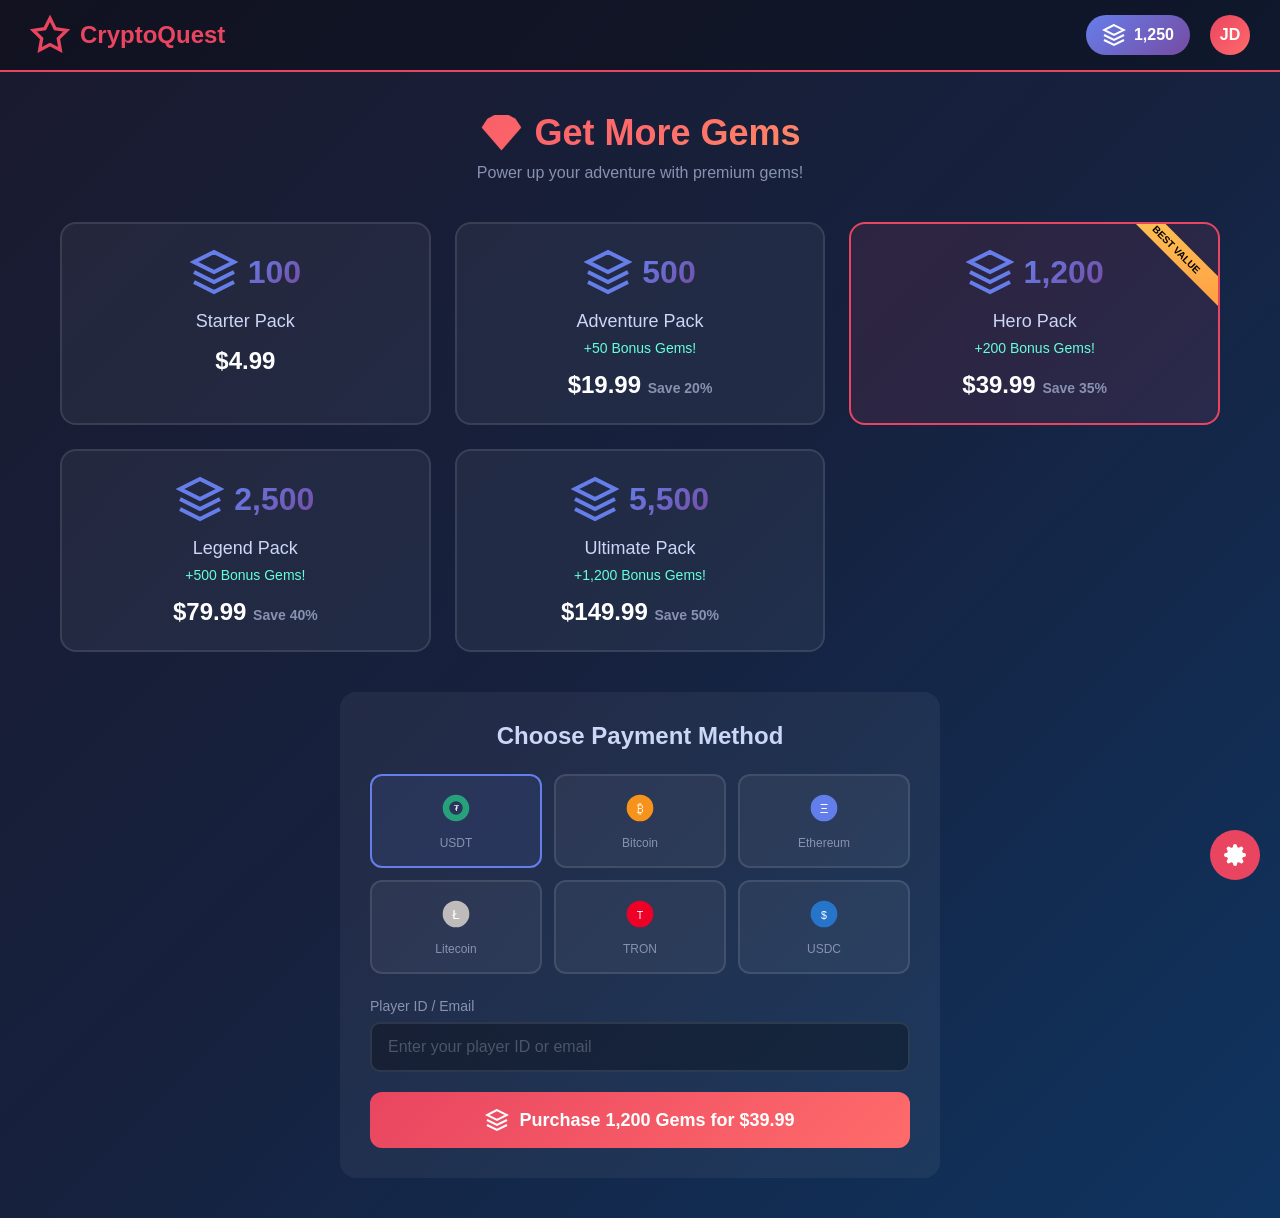
==== public/game-payment-demo.html @ 76fef360 "Changes" ====
<!DOCTYPE html>
<html lang="en">
<head>
  <meta charset="UTF-8">
  <meta name="viewport" content="width=device-width, initial-scale=1.0">
  <title>CryptoQuest - Buy Gems</title>
  <style>
    * {
      margin: 0;
      padding: 0;
      box-sizing: border-box;
    }

    body {
      font-family: 'Segoe UI', Tahoma, Geneva, Verdana, sans-serif;
      background: linear-gradient(135deg, #1a1a2e 0%, #16213e 50%, #0f3460 100%);
      min-height: 100vh;
      color: #fff;
    }

    /* Header */
    .game-header {
      background: rgba(0, 0, 0, 0.3);
      padding: 15px 30px;
      display: flex;
      justify-content: space-between;
      align-items: center;
      border-bottom: 2px solid #e94560;
    }

    .game-logo {
      display: flex;
      align-items: center;
      gap: 10px;
      font-size: 24px;
      font-weight: bold;
      color: #e94560;
    }

    .game-logo svg {
      width: 40px;
      height: 40px;
    }

    .user-info {
      display: flex;
      align-items: center;
      gap: 20px;
    }

    .gem-balance {
      display: flex;
      align-items: center;
      gap: 8px;
      background: linear-gradient(135deg, #667eea 0%, #764ba2 100%);
      padding: 8px 16px;
      border-radius: 20px;
      font-weight: bold;
    }

    .gem-icon {
      width: 24px;
      height: 24px;
    }

    .user-avatar {
      width: 40px;
      height: 40px;
      border-radius: 50%;
      background: linear-gradient(135deg, #e94560 0%, #ff6b6b 100%);
      display: flex;
      align-items: center;
      justify-content: center;
      font-weight: bold;
    }

    /* Main Content */
    .main-container {
      max-width: 1200px;
      margin: 0 auto;
      padding: 40px 20px;
    }

    .page-title {
      text-align: center;
      margin-bottom: 40px;
    }

    .page-title h1 {
      font-size: 36px;
      background: linear-gradient(135deg, #e94560 0%, #ff6b6b 50%, #feca57 100%);
      -webkit-background-clip: text;
      -webkit-text-fill-color: transparent;
      background-clip: text;
      margin-bottom: 10px;
    }

    .page-title p {
      color: #8892b0;
      font-size: 16px;
    }

    /* Gem Packages */
    .packages-grid {
      display: grid;
      grid-template-columns: repeat(auto-fit, minmax(280px, 1fr));
      gap: 24px;
      margin-bottom: 40px;
    }

    .package-card {
      background: rgba(255, 255, 255, 0.05);
      border: 2px solid rgba(255, 255, 255, 0.1);
      border-radius: 16px;
      padding: 24px;
      text-align: center;
      cursor: pointer;
      transition: all 0.3s ease;
      position: relative;
      overflow: hidden;
    }

    .package-card:hover {
      transform: translateY(-5px);
      border-color: #e94560;
      box-shadow: 0 10px 40px rgba(233, 69, 96, 0.3);
    }

    .package-card.selected {
      border-color: #e94560;
      background: rgba(233, 69, 96, 0.1);
    }

    .package-card.popular::before {
      content: 'BEST VALUE';
      position: absolute;
      top: 15px;
      right: -30px;
      background: linear-gradient(135deg, #feca57 0%, #ff9f43 100%);
      color: #000;
      padding: 5px 40px;
      font-size: 10px;
      font-weight: bold;
      transform: rotate(45deg);
    }

    .package-gems {
      display: flex;
      align-items: center;
      justify-content: center;
      gap: 10px;
      margin-bottom: 15px;
    }

    .package-gems svg {
      width: 48px;
      height: 48px;
    }

    .package-gems span {
      font-size: 32px;
      font-weight: bold;
      background: linear-gradient(135deg, #667eea 0%, #764ba2 100%);
      -webkit-background-clip: text;
      -webkit-text-fill-color: transparent;
      background-clip: text;
    }

    .package-name {
      font-size: 18px;
      color: #ccd6f6;
      margin-bottom: 8px;
    }

    .package-bonus {
      color: #64ffda;
      font-size: 14px;
      margin-bottom: 15px;
    }

    .package-price {
      font-size: 24px;
      font-weight: bold;
      color: #fff;
    }

    .package-price small {
      font-size: 14px;
      color: #8892b0;
    }

    /* Payment Section */
    .payment-section {
      background: rgba(255, 255, 255, 0.05);
      border-radius: 16px;
      padding: 30px;
      max-width: 600px;
      margin: 0 auto;
    }

    .payment-section h2 {
      text-align: center;
      margin-bottom: 24px;
      color: #ccd6f6;
    }

    .payment-methods {
      display: grid;
      grid-template-columns: repeat(3, 1fr);
      gap: 12px;
      margin-bottom: 24px;
    }

    .payment-method {
      background: rgba(255, 255, 255, 0.05);
      border: 2px solid rgba(255, 255, 255, 0.1);
      border-radius: 12px;
      padding: 16px;
      text-align: center;
      cursor: pointer;
      transition: all 0.3s ease;
    }

    .payment-method:hover {
      border-color: #667eea;
    }

    .payment-method.selected {
      border-color: #667eea;
      background: rgba(102, 126, 234, 0.1);
    }

    .payment-method svg {
      width: 32px;
      height: 32px;
      margin-bottom: 8px;
    }

    .payment-method span {
      display: block;
      font-size: 12px;
      color: #8892b0;
    }

    .form-group {
      margin-bottom: 20px;
    }

    .form-group label {
      display: block;
      margin-bottom: 8px;
      color: #8892b0;
      font-size: 14px;
    }

    .form-group input {
      width: 100%;
      padding: 14px 16px;
      background: rgba(0, 0, 0, 0.3);
      border: 2px solid rgba(255, 255, 255, 0.1);
      border-radius: 10px;
      color: #fff;
      font-size: 16px;
      transition: border-color 0.3s ease;
    }

    .form-group input:focus {
      outline: none;
      border-color: #667eea;
    }

    .form-group input::placeholder {
      color: #4a5568;
    }

    .buy-button {
      width: 100%;
      padding: 16px;
      background: linear-gradient(135deg, #e94560 0%, #ff6b6b 100%);
      border: none;
      border-radius: 12px;
      color: #fff;
      font-size: 18px;
      font-weight: bold;
      cursor: pointer;
      transition: all 0.3s ease;
      display: flex;
      align-items: center;
      justify-content: center;
      gap: 10px;
    }

    .buy-button:hover {
      transform: translateY(-2px);
      box-shadow: 0 10px 30px rgba(233, 69, 96, 0.4);
    }

    .buy-button:disabled {
      opacity: 0.5;
      cursor: not-allowed;
      transform: none;
    }

    /* Payment Modal */
    .modal-overlay {
      display: none;
      position: fixed;
      top: 0;
      left: 0;
      width: 100%;
      height: 100%;
      background: rgba(0, 0, 0, 0.8);
      z-index: 1000;
      align-items: center;
      justify-content: center;
    }

    .modal-overlay.active {
      display: flex;
    }

    .modal-content {
      background: linear-gradient(135deg, #1a1a2e 0%, #16213e 100%);
      border-radius: 20px;
      padding: 40px;
      max-width: 450px;
      width: 90%;
      text-align: center;
      border: 2px solid #e94560;
      position: relative;
    }

    .modal-close {
      position: absolute;
      top: 15px;
      right: 15px;
      background: none;
      border: none;
      color: #8892b0;
      font-size: 24px;
      cursor: pointer;
    }

    .modal-close:hover {
      color: #e94560;
    }

    .payment-status {
      margin-bottom: 24px;
    }

    .status-icon {
      width: 80px;
      height: 80px;
      margin: 0 auto 20px;
      border-radius: 50%;
      display: flex;
      align-items: center;
      justify-content: center;
    }

    .status-icon.pending {
      background: rgba(254, 202, 87, 0.2);
      animation: pulse 2s infinite;
    }

    .status-icon.success {
      background: rgba(100, 255, 218, 0.2);
    }

    .status-icon.failed {
      background: rgba(233, 69, 96, 0.2);
    }

    @keyframes pulse {
      0%, 100% { transform: scale(1); opacity: 1; }
      50% { transform: scale(1.05); opacity: 0.8; }
    }

    .qr-code {
      background: #fff;
      padding: 20px;
      border-radius: 12px;
      display: inline-block;
      margin-bottom: 20px;
    }

    .qr-code img {
      width: 180px;
      height: 180px;
    }

    .crypto-address {
      background: rgba(0, 0, 0, 0.3);
      padding: 12px;
      border-radius: 8px;
      margin-bottom: 16px;
      word-break: break-all;
      font-family: monospace;
      font-size: 12px;
      color: #64ffda;
    }

    .copy-btn {
      background: rgba(102, 126, 234, 0.2);
      border: 1px solid #667eea;
      color: #667eea;
      padding: 8px 16px;
      border-radius: 6px;
      cursor: pointer;
      font-size: 14px;
      transition: all 0.3s ease;
    }

    .copy-btn:hover {
      background: #667eea;
      color: #fff;
    }

    .payment-amount {
      font-size: 24px;
      font-weight: bold;
      color: #feca57;
      margin: 16px 0;
    }

    .payment-timer {
      color: #8892b0;
      font-size: 14px;
    }

    .timer-value {
      color: #e94560;
      font-weight: bold;
    }

    /* Config Panel */
    .config-panel {
      position: fixed;
      bottom: 20px;
      right: 20px;
      background: rgba(0, 0, 0, 0.9);
      border: 1px solid #e94560;
      border-radius: 12px;
      padding: 20px;
      width: 320px;
      z-index: 100;
    }

    .config-panel h3 {
      color: #e94560;
      margin-bottom: 15px;
      font-size: 14px;
      display: flex;
      align-items: center;
      gap: 8px;
    }

    .config-panel .form-group {
      margin-bottom: 12px;
    }

    .config-panel label {
      font-size: 12px;
    }

    .config-panel input {
      padding: 10px 12px;
      font-size: 12px;
    }

    .config-toggle {
      position: fixed;
      bottom: 20px;
      right: 20px;
      background: #e94560;
      border: none;
      border-radius: 50%;
      width: 50px;
      height: 50px;
      cursor: pointer;
      display: flex;
      align-items: center;
      justify-content: center;
      z-index: 99;
    }

    .config-toggle svg {
      width: 24px;
      height: 24px;
      fill: #fff;
    }

    .config-panel.hidden {
      display: none;
    }

    /* Success Animation */
    .gems-animation {
      display: none;
    }

    .gems-animation.active {
      display: block;
      position: fixed;
      top: 0;
      left: 0;
      width: 100%;
      height: 100%;
      pointer-events: none;
      z-index: 999;
    }

    .gem-particle {
      position: absolute;
      width: 30px;
      height: 30px;
      animation: gemFall 2s ease-out forwards;
    }

    @keyframes gemFall {
      0% { transform: translateY(-100px) rotate(0deg); opacity: 1; }
      100% { transform: translateY(100vh) rotate(720deg); opacity: 0; }
    }

    /* Responsive */
    @media (max-width: 768px) {
      .packages-grid {
        grid-template-columns: 1fr;
      }

      .payment-methods {
        grid-template-columns: repeat(2, 1fr);
      }

      .config-panel {
        width: calc(100% - 40px);
        left: 20px;
      }
    }
  </style>
</head>
<body>
  <!-- Header -->
  <header class="game-header">
    <div class="game-logo">
      <svg viewBox="0 0 24 24" fill="none" stroke="currentColor" stroke-width="2">
        <polygon points="12 2 15.09 8.26 22 9.27 17 14.14 18.18 21.02 12 17.77 5.82 21.02 7 14.14 2 9.27 8.91 8.26 12 2"/>
      </svg>
      CryptoQuest
    </div>
    <div class="user-info">
      <div class="gem-balance">
        <svg class="gem-icon" viewBox="0 0 24 24" fill="none" stroke="#fff" stroke-width="2">
          <polygon points="12 2 2 7 12 12 22 7 12 2"/>
          <polyline points="2 17 12 22 22 17"/>
          <polyline points="2 12 12 17 22 12"/>
        </svg>
        <span id="currentGems">1,250</span>
      </div>
      <div class="user-avatar">JD</div>
    </div>
  </header>

  <!-- Main Content -->
  <main class="main-container">
    <div class="page-title">
      <h1>💎 Get More Gems</h1>
      <p>Power up your adventure with premium gems!</p>
    </div>

    <!-- Gem Packages -->
    <div class="packages-grid">
      <div class="package-card" data-gems="100" data-price="4.99" data-name="Starter Pack">
        <div class="package-gems">
          <svg viewBox="0 0 24 24" fill="none" stroke="#667eea" stroke-width="2">
            <polygon points="12 2 2 7 12 12 22 7 12 2"/>
            <polyline points="2 17 12 22 22 17"/>
            <polyline points="2 12 12 17 22 12"/>
          </svg>
          <span>100</span>
        </div>
        <div class="package-name">Starter Pack</div>
        <div class="package-bonus"></div>
        <div class="package-price">$4.99</div>
      </div>

      <div class="package-card" data-gems="500" data-price="19.99" data-name="Adventure Pack">
        <div class="package-gems">
          <svg viewBox="0 0 24 24" fill="none" stroke="#667eea" stroke-width="2">
            <polygon points="12 2 2 7 12 12 22 7 12 2"/>
            <polyline points="2 17 12 22 22 17"/>
            <polyline points="2 12 12 17 22 12"/>
          </svg>
          <span>500</span>
        </div>
        <div class="package-name">Adventure Pack</div>
        <div class="package-bonus">+50 Bonus Gems!</div>
        <div class="package-price">$19.99 <small>Save 20%</small></div>
      </div>

      <div class="package-card popular selected" data-gems="1200" data-price="39.99" data-name="Hero Pack">
        <div class="package-gems">
          <svg viewBox="0 0 24 24" fill="none" stroke="#667eea" stroke-width="2">
            <polygon points="12 2 2 7 12 12 22 7 12 2"/>
            <polyline points="2 17 12 22 22 17"/>
            <polyline points="2 12 12 17 22 12"/>
          </svg>
          <span>1,200</span>
        </div>
        <div class="package-name">Hero Pack</div>
        <div class="package-bonus">+200 Bonus Gems!</div>
        <div class="package-price">$39.99 <small>Save 35%</small></div>
      </div>

      <div class="package-card" data-gems="2500" data-price="79.99" data-name="Legend Pack">
        <div class="package-gems">
          <svg viewBox="0 0 24 24" fill="none" stroke="#667eea" stroke-width="2">
            <polygon points="12 2 2 7 12 12 22 7 12 2"/>
            <polyline points="2 17 12 22 22 17"/>
            <polyline points="2 12 12 17 22 12"/>
          </svg>
          <span>2,500</span>
        </div>
        <div class="package-name">Legend Pack</div>
        <div class="package-bonus">+500 Bonus Gems!</div>
        <div class="package-price">$79.99 <small>Save 40%</small></div>
      </div>

      <div class="package-card" data-gems="5500" data-price="149.99" data-name="Ultimate Pack">
        <div class="package-gems">
          <svg viewBox="0 0 24 24" fill="none" stroke="#667eea" stroke-width="2">
            <polygon points="12 2 2 7 12 12 22 7 12 2"/>
            <polyline points="2 17 12 22 22 17"/>
            <polyline points="2 12 12 17 22 12"/>
          </svg>
          <span>5,500</span>
        </div>
        <div class="package-name">Ultimate Pack</div>
        <div class="package-bonus">+1,200 Bonus Gems!</div>
        <div class="package-price">$149.99 <small>Save 50%</small></div>
      </div>
    </div>

    <!-- Payment Section -->
    <div class="payment-section">
      <h2>Choose Payment Method</h2>
      
      <div class="payment-methods">
        <div class="payment-method selected" data-coin="USDT">
          <svg viewBox="0 0 24 24" fill="#26A17B">
            <path d="M12 2C6.48 2 2 6.48 2 12s4.48 10 10 10 10-4.48 10-10S17.52 2 12 2zm0 15c-2.76 0-5-2.24-5-5s2.24-5 5-5 5 2.24 5 5-2.24 5-5 5z"/>
            <text x="12" y="14" text-anchor="middle" font-size="6" fill="#fff">₮</text>
          </svg>
          <span>USDT</span>
        </div>
        <div class="payment-method" data-coin="BTC">
          <svg viewBox="0 0 24 24" fill="#F7931A">
            <circle cx="12" cy="12" r="10"/>
            <text x="12" y="16" text-anchor="middle" font-size="10" fill="#fff">₿</text>
          </svg>
          <span>Bitcoin</span>
        </div>
        <div class="payment-method" data-coin="ETH">
          <svg viewBox="0 0 24 24" fill="#627EEA">
            <circle cx="12" cy="12" r="10"/>
            <text x="12" y="16" text-anchor="middle" font-size="10" fill="#fff">Ξ</text>
          </svg>
          <span>Ethereum</span>
        </div>
        <div class="payment-method" data-coin="LTC">
          <svg viewBox="0 0 24 24" fill="#BFBBBB">
            <circle cx="12" cy="12" r="10"/>
            <text x="12" y="16" text-anchor="middle" font-size="10" fill="#fff">Ł</text>
          </svg>
          <span>Litecoin</span>
        </div>
        <div class="payment-method" data-coin="TRX">
          <svg viewBox="0 0 24 24" fill="#EF0027">
            <circle cx="12" cy="12" r="10"/>
            <text x="12" y="16" text-anchor="middle" font-size="8" fill="#fff">T</text>
          </svg>
          <span>TRON</span>
        </div>
        <div class="payment-method" data-coin="USDC">
          <svg viewBox="0 0 24 24" fill="#2775CA">
            <circle cx="12" cy="12" r="10"/>
            <text x="12" y="16" text-anchor="middle" font-size="8" fill="#fff">$</text>
          </svg>
          <span>USDC</span>
        </div>
      </div>

      <div class="form-group">
        <label>Player ID / Email</label>
        <input type="text" id="playerId" placeholder="Enter your player ID or email">
      </div>

      <button class="buy-button" id="buyButton">
        <svg width="24" height="24" viewBox="0 0 24 24" fill="none" stroke="currentColor" stroke-width="2">
          <polygon points="12 2 2 7 12 12 22 7 12 2"/>
          <polyline points="2 17 12 22 22 17"/>
          <polyline points="2 12 12 17 22 12"/>
        </svg>
        <span id="buyButtonText">Purchase 1,200 Gems for $39.99</span>
      </button>
    </div>
  </main>

  <!-- Payment Modal -->
  <div class="modal-overlay" id="paymentModal">
    <div class="modal-content">
      <button class="modal-close" onclick="closeModal()">&times;</button>
      
      <div class="payment-status" id="paymentStatus">
        <div class="status-icon pending" id="statusIcon">
          <svg width="40" height="40" viewBox="0 0 24 24" fill="none" stroke="#feca57" stroke-width="2">
            <circle cx="12" cy="12" r="10"/>
            <polyline points="12 6 12 12 16 14"/>
          </svg>
        </div>
        <h3 id="statusTitle">Awaiting Payment</h3>
        <p id="statusMessage">Send the exact amount to the address below</p>
      </div>

      <div id="paymentDetails">
        <div class="qr-code" id="qrCodeContainer">
          <img id="qrCode" src="" alt="QR Code">
        </div>

        <div class="payment-amount" id="paymentAmount">0.00 USDT</div>

        <div class="crypto-address" id="cryptoAddress">Loading...</div>

        <button class="copy-btn" onclick="copyAddress()">
          📋 Copy Address
        </button>

        <div class="payment-timer">
          Payment expires in: <span class="timer-value" id="paymentTimer">60:00</span>
        </div>
      </div>
    </div>
  </div>

  <!-- Gems Animation -->
  <div class="gems-animation" id="gemsAnimation"></div>

  <!-- Config Toggle Button -->
  <button class="config-toggle" id="configToggle" onclick="toggleConfig()">
    <svg viewBox="0 0 24 24">
      <path d="M12 15a3 3 0 100-6 3 3 0 000 6z"/>
      <path d="M19.4 15a1.65 1.65 0 00.33 1.82l.06.06a2 2 0 010 2.83 2 2 0 01-2.83 0l-.06-.06a1.65 1.65 0 00-1.82-.33 1.65 1.65 0 00-1 1.51V21a2 2 0 01-2 2 2 2 0 01-2-2v-.09A1.65 1.65 0 009 19.4a1.65 1.65 0 00-1.82.33l-.06.06a2 2 0 01-2.83 0 2 2 0 010-2.83l.06-.06a1.65 1.65 0 00.33-1.82 1.65 1.65 0 00-1.51-1H3a2 2 0 01-2-2 2 2 0 012-2h.09A1.65 1.65 0 004.6 9a1.65 1.65 0 00-.33-1.82l-.06-.06a2 2 0 010-2.83 2 2 0 012.83 0l.06.06a1.65 1.65 0 001.82.33H9a1.65 1.65 0 001-1.51V3a2 2 0 012-2 2 2 0 012 2v.09a1.65 1.65 0 001 1.51 1.65 1.65 0 001.82-.33l.06-.06a2 2 0 012.83 0 2 2 0 010 2.83l-.06.06a1.65 1.65 0 00-.33 1.82V9a1.65 1.65 0 001.51 1H21a2 2 0 012 2 2 2 0 01-2 2h-.09a1.65 1.65 0 00-1.51 1z"/>
    </svg>
  </button>

  <!-- Config Panel -->
  <div class="config-panel hidden" id="configPanel">
    <h3>⚙️ API Configuration</h3>
    <div class="form-group">
      <label>API Endpoint</label>
      <input type="text" id="apiEndpoint" value="https://hhioqglejbjcqcmqqsnj.supabase.co/functions/v1/merchant-api">
    </div>
    <div class="form-group">
      <label>API Key</label>
      <input type="password" id="apiKey" placeholder="Enter your merchant API key">
    </div>
    <div class="form-group">
      <label>Webhook URL (for testing)</label>
      <input type="text" id="webhookUrl" placeholder="https://your-server.com/webhook">
    </div>
    <button class="buy-button" style="padding: 10px; font-size: 14px;" onclick="saveConfig()">
      Save Configuration
    </button>
  </div>

  <script>
    // State
    let selectedPackage = { gems: 1200, price: 39.99, name: 'Hero Pack' };
    let selectedCoin = 'USDT';
    let paymentCheckInterval = null;
    let timerInterval = null;
    let currentPaymentId = null;

    // Config
    const config = {
      apiEndpoint: localStorage.getItem('gameApiEndpoint') || 'https://hhioqglejbjcqcmqqsnj.supabase.co/functions/v1/merchant-api',
      apiKey: localStorage.getItem('gameApiKey') || '',
      webhookUrl: localStorage.getItem('gameWebhookUrl') || ''
    };

    // Initialize
    document.addEventListener('DOMContentLoaded', () => {
      document.getElementById('apiEndpoint').value = config.apiEndpoint;
      document.getElementById('apiKey').value = config.apiKey;
      document.getElementById('webhookUrl').value = config.webhookUrl;

      // Package selection
      document.querySelectorAll('.package-card').forEach(card => {
        card.addEventListener('click', () => selectPackage(card));
      });

      // Payment method selection
      document.querySelectorAll('.payment-method').forEach(method => {
        method.addEventListener('click', () => selectPaymentMethod(method));
      });

      // Buy button
      document.getElementById('buyButton').addEventListener('click', initiatePurchase);
    });

    function selectPackage(card) {
      document.querySelectorAll('.package-card').forEach(c => c.classList.remove('selected'));
      card.classList.add('selected');
      
      selectedPackage = {
        gems: parseInt(card.dataset.gems),
        price: parseFloat(card.dataset.price),
        name: card.dataset.name
      };

      updateBuyButton();
    }

    function selectPaymentMethod(method) {
      document.querySelectorAll('.payment-method').forEach(m => m.classList.remove('selected'));
      method.classList.add('selected');
      selectedCoin = method.dataset.coin;
    }

    function updateBuyButton() {
      document.getElementById('buyButtonText').textContent = 
        `Purchase ${selectedPackage.gems.toLocaleString()} Gems for $${selectedPackage.price}`;
    }

    async function initiatePurchase() {
      const playerId = document.getElementById('playerId').value.trim();
      if (!playerId) {
        alert('Please enter your Player ID or Email');
        return;
      }

      if (!config.apiKey) {
        alert('Please configure your API key in the settings panel');
        toggleConfig();
        return;
      }

      const btn = document.getElementById('buyButton');
      btn.disabled = true;
      btn.querySelector('span').textContent = 'Processing...';

      try {
        const response = await fetch(`${config.apiEndpoint}/payments`, {
          method: 'POST',
          headers: {
            'Content-Type': 'application/json',
            'Authorization': `Bearer ${config.apiKey}`
          },
          body: JSON.stringify({
            user_reference: playerId,
            coin: selectedCoin,
            expected_amount: selectedPackage.price,
            callback_url: config.webhookUrl || undefined,
            metadata: {
              package_name: selectedPackage.name,
              gems: selectedPackage.gems
            }
          })
        });

        const data = await response.json();
        
        if (data.success && data.data) {
          showPaymentModal(data.data);
        } else {
          throw new Error(data.error || 'Failed to create payment');
        }
      } catch (error) {
        console.error('Payment error:', error);
        alert(`Payment Error: ${error.message}`);
      } finally {
        btn.disabled = false;
        btn.querySelector('span').textContent = 
          `Purchase ${selectedPackage.gems.toLocaleString()} Gems for $${selectedPackage.price}`;
      }
    }

    function showPaymentModal(paymentData) {
      currentPaymentId = paymentData.payment_id || paymentData.deposit_intent_id;
      
      // Update modal content
      document.getElementById('qrCode').src = paymentData.qr_code || 
        `https://api.qrserver.com/v1/create-qr-code/?size=180x180&data=${paymentData.address}`;
      document.getElementById('cryptoAddress').textContent = paymentData.address;
      document.getElementById('paymentAmount').textContent = 
        `${paymentData.amount || paymentData.expected_amount} ${selectedCoin}`;

      // Show modal
      document.getElementById('paymentModal').classList.add('active');

      // Start timer
      startPaymentTimer(paymentData.expires_at);

      // Start status polling
      startStatusPolling(currentPaymentId);
    }

    function startPaymentTimer(expiresAt) {
      const updateTimer = () => {
        const now = new Date();
        const expires = new Date(expiresAt);
        const diff = Math.max(0, expires - now);
        
        const minutes = Math.floor(diff / 60000);
        const seconds = Math.floor((diff % 60000) / 1000);
        
        document.getElementById('paymentTimer').textContent = 
          `${minutes.toString().padStart(2, '0')}:${seconds.toString().padStart(2, '0')}`;

        if (diff <= 0) {
          clearInterval(timerInterval);
          handlePaymentExpired();
        }
      };

      updateTimer();
      timerInterval = setInterval(updateTimer, 1000);
    }

    function startStatusPolling(paymentId) {
      const checkStatus = async () => {
        try {
          const response = await fetch(`${config.apiEndpoint}/payments/${paymentId}`, {
            headers: {
              'Authorization': `Bearer ${config.apiKey}`
            }
          });

          const data = await response.json();
          
          if (data.success && data.data) {
            const status = data.data.status;
            
            if (status === 'CONFIRMED' || status === 'SETTLED') {
              handlePaymentSuccess();
            } else if (status === 'FAILED' || status === 'EXPIRED') {
              handlePaymentFailed();
            }
          }
        } catch (error) {
          console.error('Status check error:', error);
        }
      };

      paymentCheckInterval = setInterval(checkStatus, 5000);
    }

    function handlePaymentSuccess() {
      clearInterval(paymentCheckInterval);
      clearInterval(timerInterval);

      const statusIcon = document.getElementById('statusIcon');
      statusIcon.className = 'status-icon success';
      statusIcon.innerHTML = `
        <svg width="40" height="40" viewBox="0 0 24 24" fill="none" stroke="#64ffda" stroke-width="2">
          <path d="M22 11.08V12a10 10 0 11-5.93-9.14"/>
          <polyline points="22 4 12 14.01 9 11.01"/>
        </svg>
      `;

      document.getElementById('statusTitle').textContent = 'Payment Successful!';
      document.getElementById('statusMessage').textContent = 
        `${selectedPackage.gems.toLocaleString()} gems have been added to your account!`;
      document.getElementById('paymentDetails').style.display = 'none';

      // Update gem balance
      const currentGems = parseInt(document.getElementById('currentGems').textContent.replace(/,/g, ''));
      document.getElementById('currentGems').textContent = 
        (currentGems + selectedPackage.gems).toLocaleString();

      // Trigger gems animation
      triggerGemsAnimation();

      // Close modal after delay
      setTimeout(closeModal, 3000);
    }

    function handlePaymentFailed() {
      clearInterval(paymentCheckInterval);
      clearInterval(timerInterval);

      const statusIcon = document.getElementById('statusIcon');
      statusIcon.className = 'status-icon failed';
      statusIcon.innerHTML = `
        <svg width="40" height="40" viewBox="0 0 24 24" fill="none" stroke="#e94560" stroke-width="2">
          <circle cx="12" cy="12" r="10"/>
          <line x1="15" y1="9" x2="9" y2="15"/>
          <line x1="9" y1="9" x2="15" y2="15"/>
        </svg>
      `;

      document.getElementById('statusTitle').textContent = 'Payment Failed';
      document.getElementById('statusMessage').textContent = 
        'There was an issue processing your payment. Please try again.';
      document.getElementById('paymentDetails').style.display = 'none';
    }

    function handlePaymentExpired() {
      clearInterval(paymentCheckInterval);

      const statusIcon = document.getElementById('statusIcon');
      statusIcon.className = 'status-icon failed';
      statusIcon.innerHTML = `
        <svg width="40" height="40" viewBox="0 0 24 24" fill="none" stroke="#e94560" stroke-width="2">
          <circle cx="12" cy="12" r="10"/>
          <polyline points="12 6 12 12 16 14"/>
        </svg>
      `;

      document.getElementById('statusTitle').textContent = 'Payment Expired';
      document.getElementById('statusMessage').textContent = 
        'This payment session has expired. Please try again.';
    }

    function triggerGemsAnimation() {
      const container = document.getElementById('gemsAnimation');
      container.classList.add('active');
      container.innerHTML = '';

      for (let i = 0; i < 30; i++) {
        const gem = document.createElement('div');
        gem.className = 'gem-particle';
        gem.style.left = `${Math.random() * 100}%`;
        gem.style.animationDelay = `${Math.random() * 0.5}s`;
        gem.innerHTML = `
          <svg viewBox="0 0 24 24" fill="none" stroke="#667eea" stroke-width="2">
            <polygon points="12 2 2 7 12 12 22 7 12 2"/>
            <polyline points="2 17 12 22 22 17"/>
            <polyline points="2 12 12 17 22 12"/>
          </svg>
        `;
        container.appendChild(gem);
      }

      setTimeout(() => {
        container.classList.remove('active');
        container.innerHTML = '';
      }, 2500);
    }

    function closeModal() {
      clearInterval(paymentCheckInterval);
      clearInterval(timerInterval);
      
      document.getElementById('paymentModal').classList.remove('active');
      
      // Reset modal state
      const statusIcon = document.getElementById('statusIcon');
      statusIcon.className = 'status-icon pending';
      statusIcon.innerHTML = `
        <svg width="40" height="40" viewBox="0 0 24 24" fill="none" stroke="#feca57" stroke-width="2">
          <circle cx="12" cy="12" r="10"/>
          <polyline points="12 6 12 12 16 14"/>
        </svg>
      `;
      document.getElementById('statusTitle').textContent = 'Awaiting Payment';
      document.getElementById('statusMessage').textContent = 'Send the exact amount to the address below';
      document.getElementById('paymentDetails').style.display = 'block';
    }

    function copyAddress() {
      const address = document.getElementById('cryptoAddress').textContent;
      navigator.clipboard.writeText(address).then(() => {
        const btn = event.target;
        const originalText = btn.textContent;
        btn.textContent = '✓ Copied!';
        setTimeout(() => btn.textContent = originalText, 2000);
      });
    }

    function toggleConfig() {
      const panel = document.getElementById('configPanel');
      const toggle = document.getElementById('configToggle');
      panel.classList.toggle('hidden');
      toggle.style.display = panel.classList.contains('hidden') ? 'flex' : 'none';
    }

    function saveConfig() {
      config.apiEndpoint = document.getElementById('apiEndpoint').value.trim();
      config.apiKey = document.getElementById('apiKey').value.trim();
      config.webhookUrl = document.getElementById('webhookUrl').value.trim();

      localStorage.setItem('gameApiEndpoint', config.apiEndpoint);
      localStorage.setItem('gameApiKey', config.apiKey);
      localStorage.setItem('gameWebhookUrl', config.webhookUrl);

      alert('Configuration saved!');
      toggleConfig();
    }
  </script>
</body>
</html>
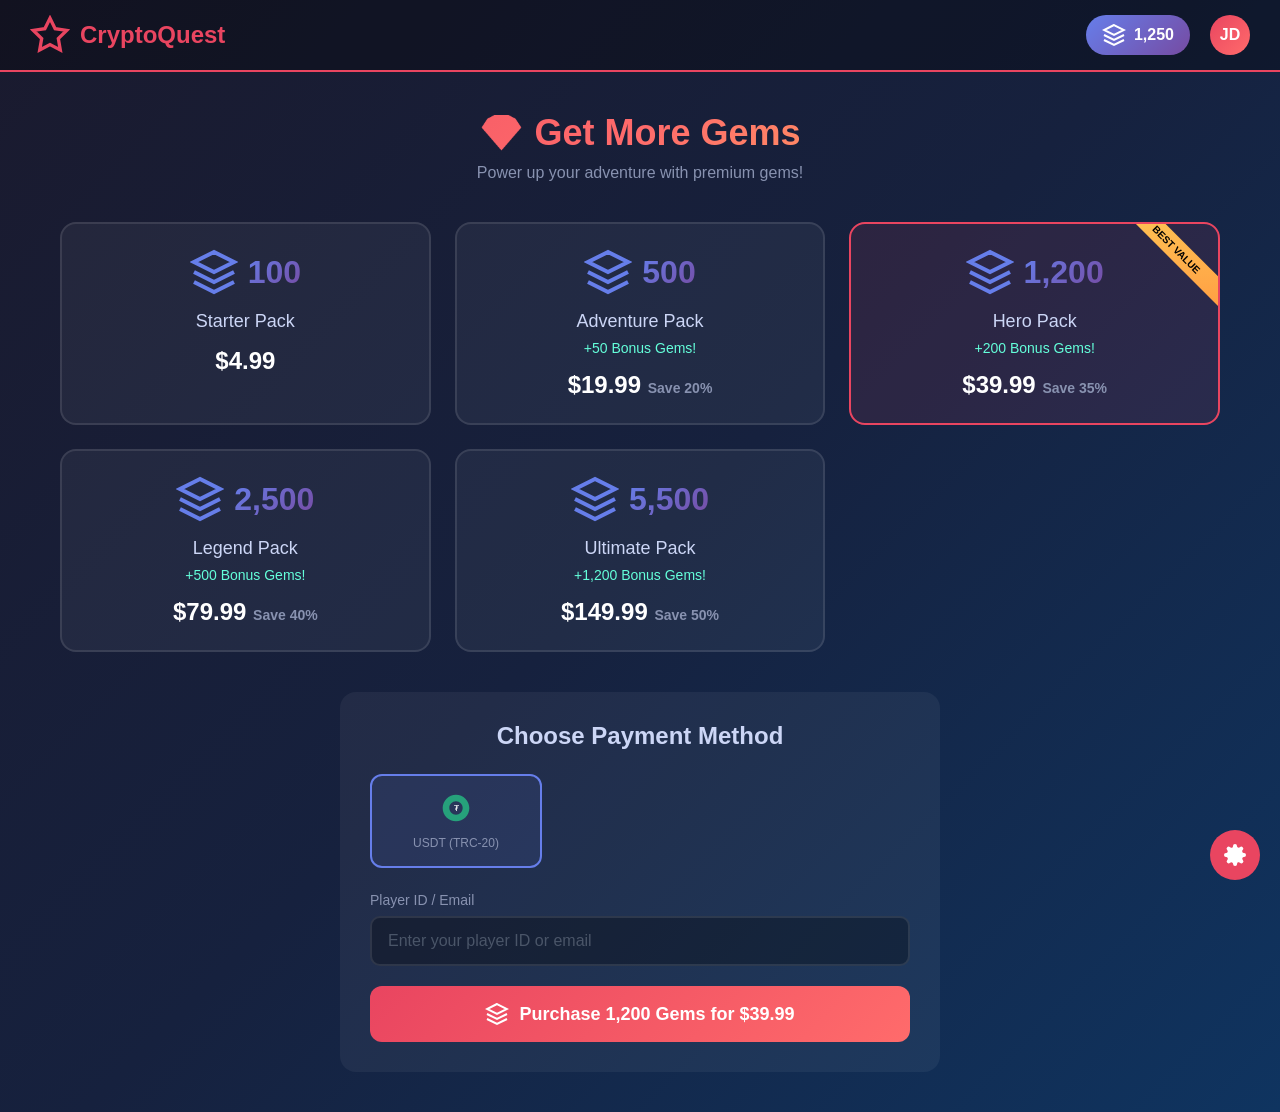
==== commit 800c1de5: "Changes" ====
--- a/public/game-payment-demo.html
+++ b/public/game-payment-demo.html
@@ -652,42 +652,7 @@
             <path d="M12 2C6.48 2 2 6.48 2 12s4.48 10 10 10 10-4.48 10-10S17.52 2 12 2zm0 15c-2.76 0-5-2.24-5-5s2.24-5 5-5 5 2.24 5 5-2.24 5-5 5z"/>
             <text x="12" y="14" text-anchor="middle" font-size="6" fill="#fff">₮</text>
           </svg>
-          <span>USDT</span>
-        </div>
-        <div class="payment-method" data-coin="BTC">
-          <svg viewBox="0 0 24 24" fill="#F7931A">
-            <circle cx="12" cy="12" r="10"/>
-            <text x="12" y="16" text-anchor="middle" font-size="10" fill="#fff">₿</text>
-          </svg>
-          <span>Bitcoin</span>
-        </div>
-        <div class="payment-method" data-coin="ETH">
-          <svg viewBox="0 0 24 24" fill="#627EEA">
-            <circle cx="12" cy="12" r="10"/>
-            <text x="12" y="16" text-anchor="middle" font-size="10" fill="#fff">Ξ</text>
-          </svg>
-          <span>Ethereum</span>
-        </div>
-        <div class="payment-method" data-coin="LTC">
-          <svg viewBox="0 0 24 24" fill="#BFBBBB">
-            <circle cx="12" cy="12" r="10"/>
-            <text x="12" y="16" text-anchor="middle" font-size="10" fill="#fff">Ł</text>
-          </svg>
-          <span>Litecoin</span>
-        </div>
-        <div class="payment-method" data-coin="TRX">
-          <svg viewBox="0 0 24 24" fill="#EF0027">
-            <circle cx="12" cy="12" r="10"/>
-            <text x="12" y="16" text-anchor="middle" font-size="8" fill="#fff">T</text>
-          </svg>
-          <span>TRON</span>
-        </div>
-        <div class="payment-method" data-coin="USDC">
-          <svg viewBox="0 0 24 24" fill="#2775CA">
-            <circle cx="12" cy="12" r="10"/>
-            <text x="12" y="16" text-anchor="middle" font-size="8" fill="#fff">$</text>
-          </svg>
-          <span>USDC</span>
+          <span>USDT (TRC-20)</span>
         </div>
       </div>
 
@@ -858,14 +823,12 @@
             'Authorization': `Bearer ${config.apiKey}`
           },
           body: JSON.stringify({
-            user_reference: playerId,
-            coin: selectedCoin,
-            expected_amount: selectedPackage.price,
-            callback_url: config.webhookUrl || undefined,
-            metadata: {
-              package_name: selectedPackage.name,
-              gems: selectedPackage.gems
-            }
+            amount: selectedPackage.price,
+            currency: 'USD',
+            pay_currency: selectedCoin,
+            order_id: playerId,
+            description: `${selectedPackage.name} - ${selectedPackage.gems} Gems`,
+            callback_url: config.webhookUrl || undefined
           })
         });
 
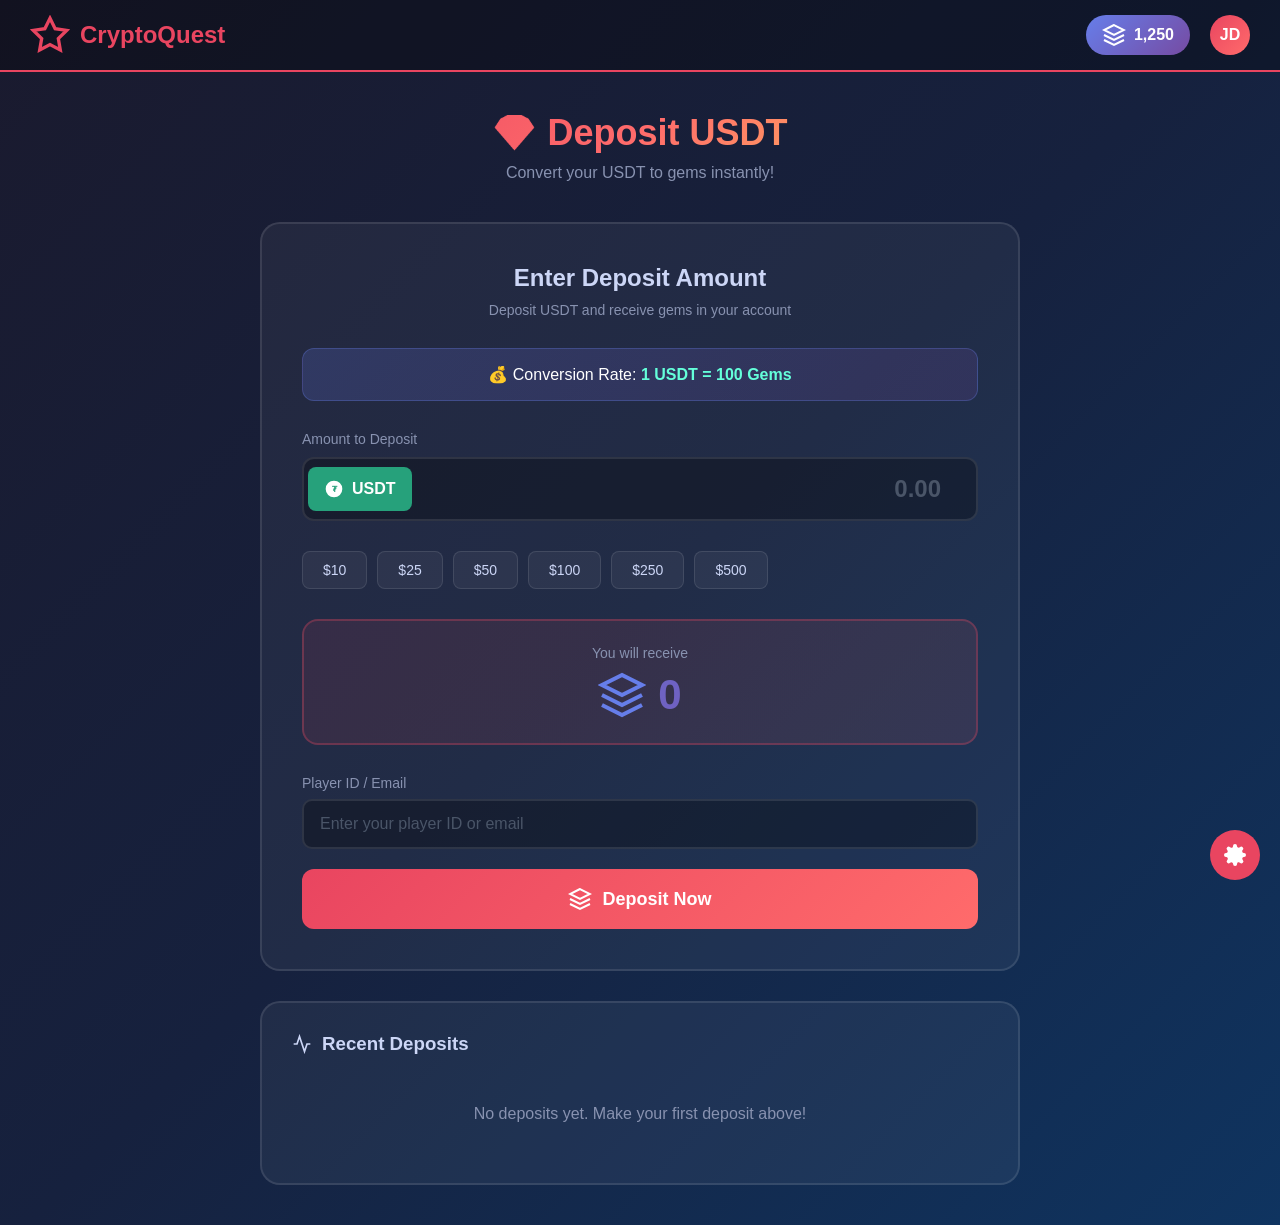
==== commit 3ba72cf4: "Update test game page for USDT deposits Refactored public/game-payment-demo.html to support custom U" ====
--- a/public/game-payment-demo.html
+++ b/public/game-payment-demo.html
@@ -3,7 +3,7 @@
 <head>
   <meta charset="UTF-8">
   <meta name="viewport" content="width=device-width, initial-scale=1.0">
-  <title>CryptoQuest - Buy Gems</title>
+  <title>CryptoQuest - Deposit USDT</title>
   <style>
     * {
       margin: 0;
@@ -76,7 +76,7 @@
 
     /* Main Content */
     .main-container {
-      max-width: 1200px;
+      max-width: 800px;
       margin: 0 auto;
       padding: 40px 20px;
     }
@@ -100,65 +100,140 @@
       font-size: 16px;
     }
 
-    /* Gem Packages */
-    .packages-grid {
-      display: grid;
-      grid-template-columns: repeat(auto-fit, minmax(280px, 1fr));
-      gap: 24px;
-      margin-bottom: 40px;
-    }
-
-    .package-card {
+    /* Deposit Section */
+    .deposit-section {
       background: rgba(255, 255, 255, 0.05);
       border: 2px solid rgba(255, 255, 255, 0.1);
+      border-radius: 20px;
+      padding: 40px;
+      margin-bottom: 30px;
+    }
+
+    .deposit-header {
+      text-align: center;
+      margin-bottom: 30px;
+    }
+
+    .deposit-header h2 {
+      color: #ccd6f6;
+      margin-bottom: 10px;
+    }
+
+    .deposit-header p {
+      color: #8892b0;
+      font-size: 14px;
+    }
+
+    .conversion-rate {
+      text-align: center;
+      background: linear-gradient(135deg, rgba(102, 126, 234, 0.2) 0%, rgba(118, 75, 162, 0.2) 100%);
+      border: 1px solid rgba(102, 126, 234, 0.3);
+      border-radius: 12px;
+      padding: 16px;
+      margin-bottom: 30px;
+    }
+
+    .conversion-rate span {
+      color: #64ffda;
+      font-weight: bold;
+    }
+
+    .amount-input-wrapper {
+      margin-bottom: 30px;
+    }
+
+    .amount-label {
+      display: block;
+      color: #8892b0;
+      font-size: 14px;
+      margin-bottom: 10px;
+    }
+
+    .amount-input-container {
+      display: flex;
+      align-items: center;
+      background: rgba(0, 0, 0, 0.3);
+      border: 2px solid rgba(255, 255, 255, 0.1);
+      border-radius: 12px;
+      padding: 4px;
+      transition: border-color 0.3s ease;
+    }
+
+    .amount-input-container:focus-within {
+      border-color: #667eea;
+    }
+
+    .currency-badge {
+      background: #26A17B;
+      color: white;
+      padding: 12px 16px;
+      border-radius: 8px;
+      font-weight: bold;
+      display: flex;
+      align-items: center;
+      gap: 8px;
+    }
+
+    .amount-input {
+      flex: 1;
+      background: transparent;
+      border: none;
+      color: #fff;
+      font-size: 24px;
+      font-weight: bold;
+      padding: 12px 16px;
+      text-align: right;
+      outline: none;
+    }
+
+    .amount-input::placeholder {
+      color: #4a5568;
+    }
+
+    .quick-amounts {
+      display: flex;
+      gap: 10px;
+      flex-wrap: wrap;
+      margin-bottom: 30px;
+    }
+
+    .quick-amount-btn {
+      background: rgba(255, 255, 255, 0.05);
+      border: 1px solid rgba(255, 255, 255, 0.1);
+      color: #ccd6f6;
+      padding: 10px 20px;
+      border-radius: 8px;
+      cursor: pointer;
+      transition: all 0.3s ease;
+      font-size: 14px;
+    }
+
+    .quick-amount-btn:hover {
+      background: rgba(102, 126, 234, 0.2);
+      border-color: #667eea;
+    }
+
+    .gems-preview {
+      background: linear-gradient(135deg, rgba(233, 69, 96, 0.1) 0%, rgba(255, 107, 107, 0.1) 100%);
+      border: 2px solid rgba(233, 69, 96, 0.3);
       border-radius: 16px;
       padding: 24px;
       text-align: center;
-      cursor: pointer;
-      transition: all 0.3s ease;
-      position: relative;
-      overflow: hidden;
-    }
-
-    .package-card:hover {
-      transform: translateY(-5px);
-      border-color: #e94560;
-      box-shadow: 0 10px 40px rgba(233, 69, 96, 0.3);
-    }
-
-    .package-card.selected {
-      border-color: #e94560;
-      background: rgba(233, 69, 96, 0.1);
-    }
-
-    .package-card.popular::before {
-      content: 'BEST VALUE';
-      position: absolute;
-      top: 15px;
-      right: -30px;
-      background: linear-gradient(135deg, #feca57 0%, #ff9f43 100%);
-      color: #000;
-      padding: 5px 40px;
-      font-size: 10px;
-      font-weight: bold;
-      transform: rotate(45deg);
-    }
-
-    .package-gems {
+      margin-bottom: 30px;
+    }
+
+    .gems-preview-label {
+      color: #8892b0;
+      font-size: 14px;
+      margin-bottom: 10px;
+    }
+
+    .gems-preview-value {
       display: flex;
       align-items: center;
       justify-content: center;
-      gap: 10px;
-      margin-bottom: 15px;
-    }
-
-    .package-gems svg {
-      width: 48px;
-      height: 48px;
-    }
-
-    .package-gems span {
-      font-size: 32px;
+      gap: 12px;
+      font-size: 42px;
       font-weight: bold;
       background: linear-gradient(135deg, #667eea 0%, #764ba2 100%);
       -webkit-background-clip: text;
@@ -166,80 +241,9 @@
       background-clip: text;
     }
 
-    .package-name {
-      font-size: 18px;
-      color: #ccd6f6;
-      margin-bottom: 8px;
-    }
-
-    .package-bonus {
-      color: #64ffda;
-      font-size: 14px;
-      margin-bottom: 15px;
-    }
-
-    .package-price {
-      font-size: 24px;
-      font-weight: bold;
-      color: #fff;
-    }
-
-    .package-price small {
-      font-size: 14px;
-      color: #8892b0;
-    }
-
-    /* Payment Section */
-    .payment-section {
-      background: rgba(255, 255, 255, 0.05);
-      border-radius: 16px;
-      padding: 30px;
-      max-width: 600px;
-      margin: 0 auto;
-    }
-
-    .payment-section h2 {
-      text-align: center;
-      margin-bottom: 24px;
-      color: #ccd6f6;
-    }
-
-    .payment-methods {
-      display: grid;
-      grid-template-columns: repeat(3, 1fr);
-      gap: 12px;
-      margin-bottom: 24px;
-    }
-
-    .payment-method {
-      background: rgba(255, 255, 255, 0.05);
-      border: 2px solid rgba(255, 255, 255, 0.1);
-      border-radius: 12px;
-      padding: 16px;
-      text-align: center;
-      cursor: pointer;
-      transition: all 0.3s ease;
-    }
-
-    .payment-method:hover {
-      border-color: #667eea;
-    }
-
-    .payment-method.selected {
-      border-color: #667eea;
-      background: rgba(102, 126, 234, 0.1);
-    }
-
-    .payment-method svg {
-      width: 32px;
-      height: 32px;
-      margin-bottom: 8px;
-    }
-
-    .payment-method span {
-      display: block;
-      font-size: 12px;
-      color: #8892b0;
+    .gems-preview-value svg {
+      width: 48px;
+      height: 48px;
     }
 
     .form-group {
@@ -273,9 +277,9 @@
       color: #4a5568;
     }
 
-    .buy-button {
+    .deposit-button {
       width: 100%;
-      padding: 16px;
+      padding: 18px;
       background: linear-gradient(135deg, #e94560 0%, #ff6b6b 100%);
       border: none;
       border-radius: 12px;
@@ -290,15 +294,97 @@
       gap: 10px;
     }
 
-    .buy-button:hover {
+    .deposit-button:hover {
       transform: translateY(-2px);
       box-shadow: 0 10px 30px rgba(233, 69, 96, 0.4);
     }
 
-    .buy-button:disabled {
+    .deposit-button:disabled {
       opacity: 0.5;
       cursor: not-allowed;
       transform: none;
+    }
+
+    /* Transaction History */
+    .history-section {
+      background: rgba(255, 255, 255, 0.05);
+      border: 2px solid rgba(255, 255, 255, 0.1);
+      border-radius: 20px;
+      padding: 30px;
+    }
+
+    .history-section h3 {
+      color: #ccd6f6;
+      margin-bottom: 20px;
+      display: flex;
+      align-items: center;
+      gap: 10px;
+    }
+
+    .history-list {
+      max-height: 300px;
+      overflow-y: auto;
+    }
+
+    .history-item {
+      display: flex;
+      justify-content: space-between;
+      align-items: center;
+      padding: 16px;
+      background: rgba(0, 0, 0, 0.2);
+      border-radius: 10px;
+      margin-bottom: 10px;
+    }
+
+    .history-item:last-child {
+      margin-bottom: 0;
+    }
+
+    .history-info {
+      display: flex;
+      flex-direction: column;
+      gap: 4px;
+    }
+
+    .history-amount {
+      font-weight: bold;
+      color: #64ffda;
+    }
+
+    .history-date {
+      font-size: 12px;
+      color: #8892b0;
+    }
+
+    .history-gems {
+      display: flex;
+      align-items: center;
+      gap: 6px;
+      color: #feca57;
+      font-weight: bold;
+    }
+
+    .history-status {
+      padding: 4px 12px;
+      border-radius: 20px;
+      font-size: 12px;
+      font-weight: bold;
+    }
+
+    .history-status.confirmed {
+      background: rgba(100, 255, 218, 0.2);
+      color: #64ffda;
+    }
+
+    .history-status.pending {
+      background: rgba(254, 202, 87, 0.2);
+      color: #feca57;
+    }
+
+    .no-history {
+      text-align: center;
+      color: #8892b0;
+      padding: 30px;
     }
 
     /* Payment Modal */
@@ -418,10 +504,21 @@
     }
 
     .payment-amount {
-      font-size: 24px;
+      font-size: 28px;
       font-weight: bold;
       color: #feca57;
       margin: 16px 0;
+    }
+
+    .payment-gems-info {
+      color: #8892b0;
+      font-size: 14px;
+      margin-bottom: 16px;
+    }
+
+    .payment-gems-info span {
+      color: #667eea;
+      font-weight: bold;
     }
 
     .payment-timer {
@@ -525,17 +622,17 @@
 
     /* Responsive */
     @media (max-width: 768px) {
-      .packages-grid {
-        grid-template-columns: 1fr;
-      }
-
-      .payment-methods {
-        grid-template-columns: repeat(2, 1fr);
-      }
-
       .config-panel {
         width: calc(100% - 40px);
         left: 20px;
+      }
+
+      .quick-amounts {
+        justify-content: center;
+      }
+
+      .gems-preview-value {
+        font-size: 32px;
       }
     }
   </style>
@@ -565,94 +662,61 @@
   <!-- Main Content -->
   <main class="main-container">
     <div class="page-title">
-      <h1>💎 Get More Gems</h1>
-      <p>Power up your adventure with premium gems!</p>
+      <h1>💎 Deposit USDT</h1>
+      <p>Convert your USDT to gems instantly!</p>
     </div>
 
-    <!-- Gem Packages -->
-    <div class="packages-grid">
-      <div class="package-card" data-gems="100" data-price="4.99" data-name="Starter Pack">
-        <div class="package-gems">
+    <!-- Deposit Section -->
+    <div class="deposit-section">
+      <div class="deposit-header">
+        <h2>Enter Deposit Amount</h2>
+        <p>Deposit USDT and receive gems in your account</p>
+      </div>
+
+      <div class="conversion-rate">
+        💰 Conversion Rate: <span>1 USDT = 100 Gems</span>
+      </div>
+
+      <div class="amount-input-wrapper">
+        <label class="amount-label">Amount to Deposit</label>
+        <div class="amount-input-container">
+          <div class="currency-badge">
+            <svg width="20" height="20" viewBox="0 0 24 24" fill="white">
+              <circle cx="12" cy="12" r="10"/>
+              <text x="12" y="16" text-anchor="middle" font-size="10" fill="#26A17B" font-weight="bold">₮</text>
+            </svg>
+            USDT
+          </div>
+          <input 
+            type="number" 
+            class="amount-input" 
+            id="depositAmount" 
+            placeholder="0.00" 
+            min="1" 
+            step="0.01"
+            oninput="updateGemPreview()"
+          >
+        </div>
+      </div>
+
+      <div class="quick-amounts">
+        <button class="quick-amount-btn" onclick="setAmount(10)">$10</button>
+        <button class="quick-amount-btn" onclick="setAmount(25)">$25</button>
+        <button class="quick-amount-btn" onclick="setAmount(50)">$50</button>
+        <button class="quick-amount-btn" onclick="setAmount(100)">$100</button>
+        <button class="quick-amount-btn" onclick="setAmount(250)">$250</button>
+        <button class="quick-amount-btn" onclick="setAmount(500)">$500</button>
+      </div>
+
+      <div class="gems-preview">
+        <div class="gems-preview-label">You will receive</div>
+        <div class="gems-preview-value">
           <svg viewBox="0 0 24 24" fill="none" stroke="#667eea" stroke-width="2">
             <polygon points="12 2 2 7 12 12 22 7 12 2"/>
             <polyline points="2 17 12 22 22 17"/>
             <polyline points="2 12 12 17 22 12"/>
           </svg>
-          <span>100</span>
-        </div>
-        <div class="package-name">Starter Pack</div>
-        <div class="package-bonus"></div>
-        <div class="package-price">$4.99</div>
-      </div>
-
-      <div class="package-card" data-gems="500" data-price="19.99" data-name="Adventure Pack">
-        <div class="package-gems">
-          <svg viewBox="0 0 24 24" fill="none" stroke="#667eea" stroke-width="2">
-            <polygon points="12 2 2 7 12 12 22 7 12 2"/>
-            <polyline points="2 17 12 22 22 17"/>
-            <polyline points="2 12 12 17 22 12"/>
-          </svg>
-          <span>500</span>
-        </div>
-        <div class="package-name">Adventure Pack</div>
-        <div class="package-bonus">+50 Bonus Gems!</div>
-        <div class="package-price">$19.99 <small>Save 20%</small></div>
-      </div>
-
-      <div class="package-card popular selected" data-gems="1200" data-price="39.99" data-name="Hero Pack">
-        <div class="package-gems">
-          <svg viewBox="0 0 24 24" fill="none" stroke="#667eea" stroke-width="2">
-            <polygon points="12 2 2 7 12 12 22 7 12 2"/>
-            <polyline points="2 17 12 22 22 17"/>
-            <polyline points="2 12 12 17 22 12"/>
-          </svg>
-          <span>1,200</span>
-        </div>
-        <div class="package-name">Hero Pack</div>
-        <div class="package-bonus">+200 Bonus Gems!</div>
-        <div class="package-price">$39.99 <small>Save 35%</small></div>
-      </div>
-
-      <div class="package-card" data-gems="2500" data-price="79.99" data-name="Legend Pack">
-        <div class="package-gems">
-          <svg viewBox="0 0 24 24" fill="none" stroke="#667eea" stroke-width="2">
-            <polygon points="12 2 2 7 12 12 22 7 12 2"/>
-            <polyline points="2 17 12 22 22 17"/>
-            <polyline points="2 12 12 17 22 12"/>
-          </svg>
-          <span>2,500</span>
-        </div>
-        <div class="package-name">Legend Pack</div>
-        <div class="package-bonus">+500 Bonus Gems!</div>
-        <div class="package-price">$79.99 <small>Save 40%</small></div>
-      </div>
-
-      <div class="package-card" data-gems="5500" data-price="149.99" data-name="Ultimate Pack">
-        <div class="package-gems">
-          <svg viewBox="0 0 24 24" fill="none" stroke="#667eea" stroke-width="2">
-            <polygon points="12 2 2 7 12 12 22 7 12 2"/>
-            <polyline points="2 17 12 22 22 17"/>
-            <polyline points="2 12 12 17 22 12"/>
-          </svg>
-          <span>5,500</span>
-        </div>
-        <div class="package-name">Ultimate Pack</div>
-        <div class="package-bonus">+1,200 Bonus Gems!</div>
-        <div class="package-price">$149.99 <small>Save 50%</small></div>
-      </div>
-    </div>
-
-    <!-- Payment Section -->
-    <div class="payment-section">
-      <h2>Choose Payment Method</h2>
-      
-      <div class="payment-methods">
-        <div class="payment-method selected" data-coin="USDT">
-          <svg viewBox="0 0 24 24" fill="#26A17B">
-            <path d="M12 2C6.48 2 2 6.48 2 12s4.48 10 10 10 10-4.48 10-10S17.52 2 12 2zm0 15c-2.76 0-5-2.24-5-5s2.24-5 5-5 5 2.24 5 5-2.24 5-5 5z"/>
-            <text x="12" y="14" text-anchor="middle" font-size="6" fill="#fff">₮</text>
-          </svg>
-          <span>USDT (TRC-20)</span>
+          <span id="gemsPreview">0</span>
         </div>
       </div>
 
@@ -661,14 +725,27 @@
         <input type="text" id="playerId" placeholder="Enter your player ID or email">
       </div>
 
-      <button class="buy-button" id="buyButton">
+      <button class="deposit-button" id="depositButton" onclick="initiateDeposit()">
         <svg width="24" height="24" viewBox="0 0 24 24" fill="none" stroke="currentColor" stroke-width="2">
           <polygon points="12 2 2 7 12 12 22 7 12 2"/>
           <polyline points="2 17 12 22 22 17"/>
           <polyline points="2 12 12 17 22 12"/>
         </svg>
-        <span id="buyButtonText">Purchase 1,200 Gems for $39.99</span>
+        <span id="depositButtonText">Deposit Now</span>
       </button>
+    </div>
+
+    <!-- Transaction History -->
+    <div class="history-section">
+      <h3>
+        <svg width="20" height="20" viewBox="0 0 24 24" fill="none" stroke="currentColor" stroke-width="2">
+          <polyline points="22 12 18 12 15 21 9 3 6 12 2 12"/>
+        </svg>
+        Recent Deposits
+      </h3>
+      <div class="history-list" id="historyList">
+        <div class="no-history">No deposits yet. Make your first deposit above!</div>
+      </div>
     </div>
   </main>
 
@@ -695,6 +772,10 @@
 
         <div class="payment-amount" id="paymentAmount">0.00 USDT</div>
 
+        <div class="payment-gems-info">
+          You will receive <span id="modalGemsAmount">0</span> gems
+        </div>
+
         <div class="crypto-address" id="cryptoAddress">Loading...</div>
 
         <button class="copy-btn" onclick="copyAddress()">
@@ -734,18 +815,22 @@
       <label>Webhook URL (for testing)</label>
       <input type="text" id="webhookUrl" placeholder="https://your-server.com/webhook">
     </div>
-    <button class="buy-button" style="padding: 10px; font-size: 14px;" onclick="saveConfig()">
+    <button class="deposit-button" style="padding: 10px; font-size: 14px;" onclick="saveConfig()">
       Save Configuration
     </button>
   </div>
 
   <script>
+    // Constants
+    const GEMS_PER_USDT = 100; // 1 USDT = 100 gems
+
     // State
-    let selectedPackage = { gems: 1200, price: 39.99, name: 'Hero Pack' };
-    let selectedCoin = 'USDT';
     let paymentCheckInterval = null;
     let timerInterval = null;
     let currentPaymentId = null;
+    let currentDepositAmount = 0;
+    let currentGemsAmount = 0;
+    let depositHistory = JSON.parse(localStorage.getItem('depositHistory') || '[]');
 
     // Config
     const config = {
@@ -760,46 +845,36 @@
       document.getElementById('apiKey').value = config.apiKey;
       document.getElementById('webhookUrl').value = config.webhookUrl;
 
-      // Package selection
-      document.querySelectorAll('.package-card').forEach(card => {
-        card.addEventListener('click', () => selectPackage(card));
-      });
-
-      // Payment method selection
-      document.querySelectorAll('.payment-method').forEach(method => {
-        method.addEventListener('click', () => selectPaymentMethod(method));
-      });
-
-      // Buy button
-      document.getElementById('buyButton').addEventListener('click', initiatePurchase);
+      // Load saved gem balance
+      const savedGems = localStorage.getItem('gameGemBalance');
+      if (savedGems) {
+        document.getElementById('currentGems').textContent = parseInt(savedGems).toLocaleString();
+      }
+
+      // Render deposit history
+      renderDepositHistory();
     });
 
-    function selectPackage(card) {
-      document.querySelectorAll('.package-card').forEach(c => c.classList.remove('selected'));
-      card.classList.add('selected');
-      
-      selectedPackage = {
-        gems: parseInt(card.dataset.gems),
-        price: parseFloat(card.dataset.price),
-        name: card.dataset.name
-      };
-
-      updateBuyButton();
-    }
-
-    function selectPaymentMethod(method) {
-      document.querySelectorAll('.payment-method').forEach(m => m.classList.remove('selected'));
-      method.classList.add('selected');
-      selectedCoin = method.dataset.coin;
-    }
-
-    function updateBuyButton() {
-      document.getElementById('buyButtonText').textContent = 
-        `Purchase ${selectedPackage.gems.toLocaleString()} Gems for $${selectedPackage.price}`;
-    }
-
-    async function initiatePurchase() {
+    function setAmount(amount) {
+      document.getElementById('depositAmount').value = amount;
+      updateGemPreview();
+    }
+
+    function updateGemPreview() {
+      const amount = parseFloat(document.getElementById('depositAmount').value) || 0;
+      const gems = Math.floor(amount * GEMS_PER_USDT);
+      document.getElementById('gemsPreview').textContent = gems.toLocaleString();
+    }
+
+    async function initiateDeposit() {
+      const amount = parseFloat(document.getElementById('depositAmount').value);
       const playerId = document.getElementById('playerId').value.trim();
+
+      if (!amount || amount < 1) {
+        alert('Please enter a valid amount (minimum 1 USDT)');
+        return;
+      }
+
       if (!playerId) {
         alert('Please enter your Player ID or Email');
         return;
@@ -811,9 +886,12 @@
         return;
       }
 
-      const btn = document.getElementById('buyButton');
+      currentDepositAmount = amount;
+      currentGemsAmount = Math.floor(amount * GEMS_PER_USDT);
+
+      const btn = document.getElementById('depositButton');
       btn.disabled = true;
-      btn.querySelector('span').textContent = 'Processing...';
+      document.getElementById('depositButtonText').textContent = 'Processing...';
 
       try {
         const response = await fetch(`${config.apiEndpoint}/payments`, {
@@ -823,11 +901,11 @@
             'Authorization': `Bearer ${config.apiKey}`
           },
           body: JSON.stringify({
-            amount: selectedPackage.price,
+            amount: amount,
             currency: 'USD',
-            pay_currency: selectedCoin,
+            pay_currency: 'USDT',
             order_id: playerId,
-            description: `${selectedPackage.name} - ${selectedPackage.gems} Gems`,
+            description: `Deposit ${amount} USDT for ${currentGemsAmount} gems`,
             callback_url: config.webhookUrl || undefined
           })
         });
@@ -844,8 +922,7 @@
         alert(`Payment Error: ${error.message}`);
       } finally {
         btn.disabled = false;
-        btn.querySelector('span').textContent = 
-          `Purchase ${selectedPackage.gems.toLocaleString()} Gems for $${selectedPackage.price}`;
+        document.getElementById('depositButtonText').textContent = 'Deposit Now';
       }
     }
 
@@ -857,7 +934,8 @@
         `https://api.qrserver.com/v1/create-qr-code/?size=180x180&data=${paymentData.address}`;
       document.getElementById('cryptoAddress').textContent = paymentData.address;
       document.getElementById('paymentAmount').textContent = 
-        `${paymentData.amount || paymentData.expected_amount} ${selectedCoin}`;
+        `${paymentData.amount || paymentData.expected_amount} USDT`;
+      document.getElementById('modalGemsAmount').textContent = currentGemsAmount.toLocaleString();
 
       // Show modal
       document.getElementById('paymentModal').classList.add('active');
@@ -867,6 +945,15 @@
 
       // Start status polling
       startStatusPolling(currentPaymentId);
+
+      // Add to pending history
+      addToHistory({
+        id: currentPaymentId,
+        amount: currentDepositAmount,
+        gems: currentGemsAmount,
+        status: 'pending',
+        date: new Date().toISOString()
+      });
     }
 
     function startPaymentTimer(expiresAt) {
@@ -934,13 +1021,17 @@
 
       document.getElementById('statusTitle').textContent = 'Payment Successful!';
       document.getElementById('statusMessage').textContent = 
-        `${selectedPackage.gems.toLocaleString()} gems have been added to your account!`;
+        `${currentGemsAmount.toLocaleString()} gems have been added to your account!`;
       document.getElementById('paymentDetails').style.display = 'none';
 
       // Update gem balance
       const currentGems = parseInt(document.getElementById('currentGems').textContent.replace(/,/g, ''));
-      document.getElementById('currentGems').textContent = 
-        (currentGems + selectedPackage.gems).toLocaleString();
+      const newBalance = currentGems + currentGemsAmount;
+      document.getElementById('currentGems').textContent = newBalance.toLocaleString();
+      localStorage.setItem('gameGemBalance', newBalance.toString());
+
+      // Update history status
+      updateHistoryStatus(currentPaymentId, 'confirmed');
 
       // Trigger gems animation
       triggerGemsAnimation();
@@ -967,6 +1058,9 @@
       document.getElementById('statusMessage').textContent = 
         'There was an issue processing your payment. Please try again.';
       document.getElementById('paymentDetails').style.display = 'none';
+
+      // Update history status
+      updateHistoryStatus(currentPaymentId, 'failed');
     }
 
     function handlePaymentExpired() {
@@ -977,13 +1071,46 @@
       statusIcon.innerHTML = `
         <svg width="40" height="40" viewBox="0 0 24 24" fill="none" stroke="#e94560" stroke-width="2">
           <circle cx="12" cy="12" r="10"/>
+          <line x1="12" y1="8" x2="12" y2="12"/>
+          <line x1="12" y1="16" x2="12.01" y2="16"/>
+        </svg>
+      `;
+
+      document.getElementById('statusTitle').textContent = 'Payment Expired';
+      document.getElementById('statusMessage').textContent = 
+        'The payment window has expired. Please try again.';
+      document.getElementById('paymentDetails').style.display = 'none';
+
+      // Update history status
+      updateHistoryStatus(currentPaymentId, 'expired');
+    }
+
+    function closeModal() {
+      document.getElementById('paymentModal').classList.remove('active');
+      clearInterval(paymentCheckInterval);
+      clearInterval(timerInterval);
+      
+      // Reset modal state
+      document.getElementById('statusIcon').className = 'status-icon pending';
+      document.getElementById('statusIcon').innerHTML = `
+        <svg width="40" height="40" viewBox="0 0 24 24" fill="none" stroke="#feca57" stroke-width="2">
+          <circle cx="12" cy="12" r="10"/>
           <polyline points="12 6 12 12 16 14"/>
         </svg>
       `;
-
-      document.getElementById('statusTitle').textContent = 'Payment Expired';
-      document.getElementById('statusMessage').textContent = 
-        'This payment session has expired. Please try again.';
+      document.getElementById('statusTitle').textContent = 'Awaiting Payment';
+      document.getElementById('statusMessage').textContent = 'Send the exact amount to the address below';
+      document.getElementById('paymentDetails').style.display = 'block';
+    }
+
+    function copyAddress() {
+      const address = document.getElementById('cryptoAddress').textContent;
+      navigator.clipboard.writeText(address).then(() => {
+        const btn = event.target;
+        const originalText = btn.textContent;
+        btn.textContent = '✅ Copied!';
+        setTimeout(() => btn.textContent = originalText, 2000);
+      });
     }
 
     function triggerGemsAnimation() {
@@ -994,8 +1121,8 @@
       for (let i = 0; i < 30; i++) {
         const gem = document.createElement('div');
         gem.className = 'gem-particle';
-        gem.style.left = `${Math.random() * 100}%`;
-        gem.style.animationDelay = `${Math.random() * 0.5}s`;
+        gem.style.left = Math.random() * 100 + '%';
+        gem.style.animationDelay = Math.random() * 0.5 + 's';
         gem.innerHTML = `
           <svg viewBox="0 0 24 24" fill="none" stroke="#667eea" stroke-width="2">
             <polygon points="12 2 2 7 12 12 22 7 12 2"/>
@@ -1008,40 +1135,56 @@
 
       setTimeout(() => {
         container.classList.remove('active');
-        container.innerHTML = '';
       }, 2500);
     }
 
-    function closeModal() {
-      clearInterval(paymentCheckInterval);
-      clearInterval(timerInterval);
+    // History management
+    function addToHistory(entry) {
+      depositHistory.unshift(entry);
+      if (depositHistory.length > 10) {
+        depositHistory = depositHistory.slice(0, 10);
+      }
+      localStorage.setItem('depositHistory', JSON.stringify(depositHistory));
+      renderDepositHistory();
+    }
+
+    function updateHistoryStatus(paymentId, status) {
+      depositHistory = depositHistory.map(entry => {
+        if (entry.id === paymentId) {
+          return { ...entry, status };
+        }
+        return entry;
+      });
+      localStorage.setItem('depositHistory', JSON.stringify(depositHistory));
+      renderDepositHistory();
+    }
+
+    function renderDepositHistory() {
+      const container = document.getElementById('historyList');
       
-      document.getElementById('paymentModal').classList.remove('active');
-      
-      // Reset modal state
-      const statusIcon = document.getElementById('statusIcon');
-      statusIcon.className = 'status-icon pending';
-      statusIcon.innerHTML = `
-        <svg width="40" height="40" viewBox="0 0 24 24" fill="none" stroke="#feca57" stroke-width="2">
-          <circle cx="12" cy="12" r="10"/>
-          <polyline points="12 6 12 12 16 14"/>
-        </svg>
-      `;
-      document.getElementById('statusTitle').textContent = 'Awaiting Payment';
-      document.getElementById('statusMessage').textContent = 'Send the exact amount to the address below';
-      document.getElementById('paymentDetails').style.display = 'block';
-    }
-
-    function copyAddress() {
-      const address = document.getElementById('cryptoAddress').textContent;
-      navigator.clipboard.writeText(address).then(() => {
-        const btn = event.target;
-        const originalText = btn.textContent;
-        btn.textContent = '✓ Copied!';
-        setTimeout(() => btn.textContent = originalText, 2000);
-      });
-    }
-
+      if (depositHistory.length === 0) {
+        container.innerHTML = '<div class="no-history">No deposits yet. Make your first deposit above!</div>';
+        return;
+      }
+
+      container.innerHTML = depositHistory.map(entry => `
+        <div class="history-item">
+          <div class="history-info">
+            <div class="history-amount">+${entry.amount} USDT</div>
+            <div class="history-date">${new Date(entry.date).toLocaleString()}</div>
+          </div>
+          <div class="history-gems">
+            <svg width="16" height="16" viewBox="0 0 24 24" fill="none" stroke="currentColor" stroke-width="2">
+              <polygon points="12 2 2 7 12 12 22 7 12 2"/>
+            </svg>
+            +${entry.gems.toLocaleString()}
+          </div>
+          <span class="history-status ${entry.status}">${entry.status.toUpperCase()}</span>
+        </div>
+      `).join('');
+    }
+
+    // Config management
     function toggleConfig() {
       const panel = document.getElementById('configPanel');
       const toggle = document.getElementById('configToggle');
@@ -1050,9 +1193,9 @@
     }
 
     function saveConfig() {
-      config.apiEndpoint = document.getElementById('apiEndpoint').value.trim();
-      config.apiKey = document.getElementById('apiKey').value.trim();
-      config.webhookUrl = document.getElementById('webhookUrl').value.trim();
+      config.apiEndpoint = document.getElementById('apiEndpoint').value;
+      config.apiKey = document.getElementById('apiKey').value;
+      config.webhookUrl = document.getElementById('webhookUrl').value;
 
       localStorage.setItem('gameApiEndpoint', config.apiEndpoint);
       localStorage.setItem('gameApiKey', config.apiKey);
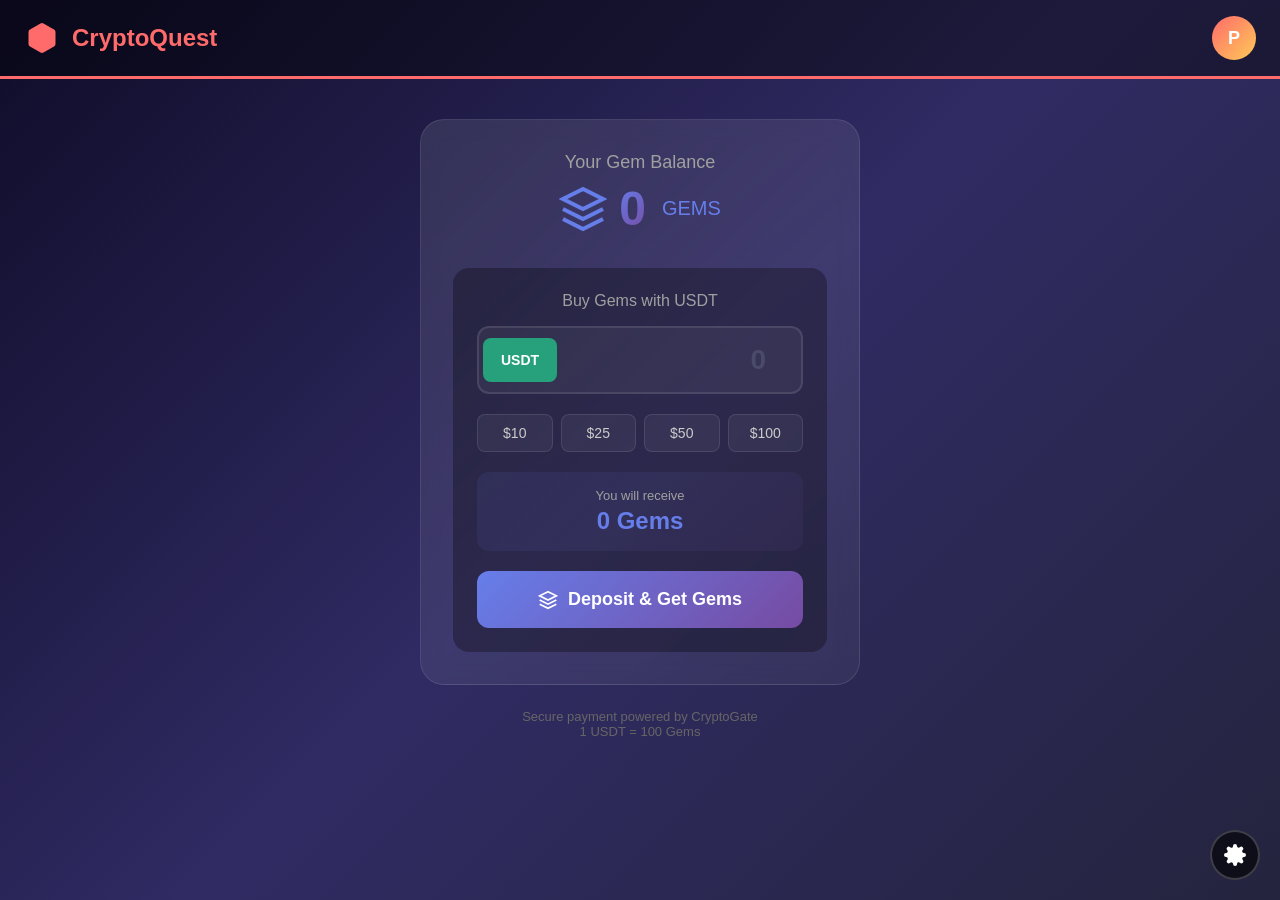
==== commit cd03359e: "Changes" ====
--- a/public/game-payment-demo.html
+++ b/public/game-payment-demo.html
@@ -3,7 +3,7 @@
 <head>
   <meta charset="UTF-8">
   <meta name="viewport" content="width=device-width, initial-scale=1.0">
-  <title>CryptoQuest - Deposit USDT</title>
+  <title>CryptoQuest - Game Wallet</title>
   <style>
     * {
       margin: 0;
@@ -13,150 +13,136 @@
 
     body {
       font-family: 'Segoe UI', Tahoma, Geneva, Verdana, sans-serif;
-      background: linear-gradient(135deg, #1a1a2e 0%, #16213e 50%, #0f3460 100%);
+      background: linear-gradient(135deg, #0f0c29 0%, #302b63 50%, #24243e 100%);
       min-height: 100vh;
       color: #fff;
     }
 
     /* Header */
     .game-header {
-      background: rgba(0, 0, 0, 0.3);
-      padding: 15px 30px;
+      background: rgba(0, 0, 0, 0.4);
+      padding: 16px 24px;
       display: flex;
       justify-content: space-between;
       align-items: center;
-      border-bottom: 2px solid #e94560;
+      border-bottom: 3px solid #ff6b6b;
     }
 
     .game-logo {
       display: flex;
       align-items: center;
-      gap: 10px;
+      gap: 12px;
       font-size: 24px;
       font-weight: bold;
-      color: #e94560;
+      color: #ff6b6b;
     }
 
     .game-logo svg {
-      width: 40px;
-      height: 40px;
+      width: 36px;
+      height: 36px;
+      fill: #ff6b6b;
     }
 
     .user-info {
       display: flex;
       align-items: center;
-      gap: 20px;
-    }
-
-    .gem-balance {
-      display: flex;
-      align-items: center;
-      gap: 8px;
-      background: linear-gradient(135deg, #667eea 0%, #764ba2 100%);
-      padding: 8px 16px;
-      border-radius: 20px;
-      font-weight: bold;
-    }
-
-    .gem-icon {
-      width: 24px;
-      height: 24px;
+      gap: 16px;
     }
 
     .user-avatar {
-      width: 40px;
-      height: 40px;
+      width: 44px;
+      height: 44px;
       border-radius: 50%;
-      background: linear-gradient(135deg, #e94560 0%, #ff6b6b 100%);
+      background: linear-gradient(135deg, #ff6b6b 0%, #feca57 100%);
       display: flex;
       align-items: center;
       justify-content: center;
       font-weight: bold;
+      font-size: 18px;
     }
 
     /* Main Content */
     .main-container {
-      max-width: 800px;
+      max-width: 480px;
       margin: 0 auto;
       padding: 40px 20px;
     }
 
-    .page-title {
+    /* Wallet Card */
+    .wallet-card {
+      background: linear-gradient(145deg, rgba(255,255,255,0.1) 0%, rgba(255,255,255,0.05) 100%);
+      border: 1px solid rgba(255,255,255,0.1);
+      border-radius: 24px;
+      padding: 32px;
+      margin-bottom: 24px;
+      backdrop-filter: blur(10px);
+    }
+
+    .wallet-header {
       text-align: center;
-      margin-bottom: 40px;
-    }
-
-    .page-title h1 {
-      font-size: 36px;
-      background: linear-gradient(135deg, #e94560 0%, #ff6b6b 50%, #feca57 100%);
+      margin-bottom: 32px;
+    }
+
+    .wallet-header h2 {
+      font-size: 18px;
+      color: #a0a0a0;
+      margin-bottom: 8px;
+      font-weight: normal;
+    }
+
+    .gem-balance {
+      display: flex;
+      align-items: center;
+      justify-content: center;
+      gap: 12px;
+    }
+
+    .gem-icon {
+      width: 48px;
+      height: 48px;
+    }
+
+    .gem-amount {
+      font-size: 48px;
+      font-weight: bold;
+      background: linear-gradient(135deg, #667eea 0%, #764ba2 100%);
       -webkit-background-clip: text;
       -webkit-text-fill-color: transparent;
       background-clip: text;
-      margin-bottom: 10px;
-    }
-
-    .page-title p {
-      color: #8892b0;
-      font-size: 16px;
+    }
+
+    .gem-label {
+      font-size: 20px;
+      color: #667eea;
+      margin-left: 4px;
     }
 
     /* Deposit Section */
     .deposit-section {
-      background: rgba(255, 255, 255, 0.05);
-      border: 2px solid rgba(255, 255, 255, 0.1);
-      border-radius: 20px;
-      padding: 40px;
-      margin-bottom: 30px;
-    }
-
-    .deposit-header {
+      background: rgba(0,0,0,0.3);
+      border-radius: 16px;
+      padding: 24px;
+    }
+
+    .deposit-title {
+      font-size: 16px;
+      color: #a0a0a0;
+      margin-bottom: 16px;
       text-align: center;
-      margin-bottom: 30px;
-    }
-
-    .deposit-header h2 {
-      color: #ccd6f6;
-      margin-bottom: 10px;
-    }
-
-    .deposit-header p {
-      color: #8892b0;
-      font-size: 14px;
-    }
-
-    .conversion-rate {
-      text-align: center;
-      background: linear-gradient(135deg, rgba(102, 126, 234, 0.2) 0%, rgba(118, 75, 162, 0.2) 100%);
-      border: 1px solid rgba(102, 126, 234, 0.3);
-      border-radius: 12px;
-      padding: 16px;
-      margin-bottom: 30px;
-    }
-
-    .conversion-rate span {
-      color: #64ffda;
-      font-weight: bold;
     }
 
     .amount-input-wrapper {
-      margin-bottom: 30px;
-    }
-
-    .amount-label {
-      display: block;
-      color: #8892b0;
-      font-size: 14px;
-      margin-bottom: 10px;
+      margin-bottom: 20px;
     }
 
     .amount-input-container {
       display: flex;
       align-items: center;
-      background: rgba(0, 0, 0, 0.3);
-      border: 2px solid rgba(255, 255, 255, 0.1);
+      background: rgba(255,255,255,0.05);
+      border: 2px solid rgba(255,255,255,0.1);
       border-radius: 12px;
       padding: 4px;
-      transition: border-color 0.3s ease;
+      transition: border-color 0.3s;
     }
 
     .amount-input-container:focus-within {
@@ -166,12 +152,10 @@
     .currency-badge {
       background: #26A17B;
       color: white;
-      padding: 12px 16px;
+      padding: 14px 18px;
       border-radius: 8px;
       font-weight: bold;
-      display: flex;
-      align-items: center;
-      gap: 8px;
+      font-size: 14px;
     }
 
     .amount-input {
@@ -179,115 +163,73 @@
       background: transparent;
       border: none;
       color: #fff;
-      font-size: 24px;
+      font-size: 28px;
       font-weight: bold;
       padding: 12px 16px;
       text-align: right;
       outline: none;
+      width: 100%;
     }
 
     .amount-input::placeholder {
-      color: #4a5568;
+      color: #4a4a6a;
     }
 
     .quick-amounts {
-      display: flex;
-      gap: 10px;
-      flex-wrap: wrap;
-      margin-bottom: 30px;
-    }
-
-    .quick-amount-btn {
-      background: rgba(255, 255, 255, 0.05);
-      border: 1px solid rgba(255, 255, 255, 0.1);
-      color: #ccd6f6;
-      padding: 10px 20px;
+      display: grid;
+      grid-template-columns: repeat(4, 1fr);
+      gap: 8px;
+      margin-bottom: 20px;
+    }
+
+    .quick-btn {
+      background: rgba(255,255,255,0.05);
+      border: 1px solid rgba(255,255,255,0.1);
+      color: #ccc;
+      padding: 10px;
       border-radius: 8px;
       cursor: pointer;
-      transition: all 0.3s ease;
+      transition: all 0.2s;
       font-size: 14px;
     }
 
-    .quick-amount-btn:hover {
+    .quick-btn:hover {
       background: rgba(102, 126, 234, 0.2);
       border-color: #667eea;
+      color: #fff;
     }
 
     .gems-preview {
-      background: linear-gradient(135deg, rgba(233, 69, 96, 0.1) 0%, rgba(255, 107, 107, 0.1) 100%);
-      border: 2px solid rgba(233, 69, 96, 0.3);
-      border-radius: 16px;
-      padding: 24px;
       text-align: center;
-      margin-bottom: 30px;
+      padding: 16px;
+      background: linear-gradient(135deg, rgba(102, 126, 234, 0.1) 0%, rgba(118, 75, 162, 0.1) 100%);
+      border-radius: 12px;
+      margin-bottom: 20px;
     }
 
     .gems-preview-label {
-      color: #8892b0;
-      font-size: 14px;
-      margin-bottom: 10px;
+      font-size: 13px;
+      color: #a0a0a0;
+      margin-bottom: 4px;
     }
 
     .gems-preview-value {
-      display: flex;
-      align-items: center;
-      justify-content: center;
-      gap: 12px;
-      font-size: 42px;
-      font-weight: bold;
-      background: linear-gradient(135deg, #667eea 0%, #764ba2 100%);
-      -webkit-background-clip: text;
-      -webkit-text-fill-color: transparent;
-      background-clip: text;
-    }
-
-    .gems-preview-value svg {
-      width: 48px;
-      height: 48px;
-    }
-
-    .form-group {
-      margin-bottom: 20px;
-    }
-
-    .form-group label {
-      display: block;
-      margin-bottom: 8px;
-      color: #8892b0;
-      font-size: 14px;
-    }
-
-    .form-group input {
-      width: 100%;
-      padding: 14px 16px;
-      background: rgba(0, 0, 0, 0.3);
-      border: 2px solid rgba(255, 255, 255, 0.1);
-      border-radius: 10px;
-      color: #fff;
-      font-size: 16px;
-      transition: border-color 0.3s ease;
-    }
-
-    .form-group input:focus {
-      outline: none;
-      border-color: #667eea;
-    }
-
-    .form-group input::placeholder {
-      color: #4a5568;
+      font-size: 24px;
+      font-weight: bold;
+      color: #667eea;
     }
 
     .deposit-button {
       width: 100%;
       padding: 18px;
-      background: linear-gradient(135deg, #e94560 0%, #ff6b6b 100%);
+      background: linear-gradient(135deg, #667eea 0%, #764ba2 100%);
       border: none;
       border-radius: 12px;
       color: #fff;
       font-size: 18px;
       font-weight: bold;
       cursor: pointer;
-      transition: all 0.3s ease;
+      transition: all 0.3s;
       display: flex;
       align-items: center;
       justify-content: center;
@@ -296,344 +238,176 @@
 
     .deposit-button:hover {
       transform: translateY(-2px);
-      box-shadow: 0 10px 30px rgba(233, 69, 96, 0.4);
+      box-shadow: 0 10px 30px rgba(102, 126, 234, 0.4);
     }
 
     .deposit-button:disabled {
-      opacity: 0.5;
+      opacity: 0.6;
       cursor: not-allowed;
       transform: none;
     }
 
-    /* Transaction History */
-    .history-section {
-      background: rgba(255, 255, 255, 0.05);
-      border: 2px solid rgba(255, 255, 255, 0.1);
-      border-radius: 20px;
-      padding: 30px;
-    }
-
-    .history-section h3 {
-      color: #ccd6f6;
-      margin-bottom: 20px;
-      display: flex;
-      align-items: center;
-      gap: 10px;
-    }
-
-    .history-list {
-      max-height: 300px;
-      overflow-y: auto;
-    }
-
-    .history-item {
-      display: flex;
-      justify-content: space-between;
-      align-items: center;
-      padding: 16px;
-      background: rgba(0, 0, 0, 0.2);
-      border-radius: 10px;
-      margin-bottom: 10px;
-    }
-
-    .history-item:last-child {
-      margin-bottom: 0;
-    }
-
-    .history-info {
-      display: flex;
-      flex-direction: column;
-      gap: 4px;
-    }
-
-    .history-amount {
-      font-weight: bold;
-      color: #64ffda;
-    }
-
-    .history-date {
+    /* Config Panel */
+    .config-toggle {
+      position: fixed;
+      bottom: 20px;
+      right: 20px;
+      width: 50px;
+      height: 50px;
+      border-radius: 50%;
+      background: rgba(0,0,0,0.6);
+      border: 2px solid rgba(255,255,255,0.2);
+      color: #fff;
+      cursor: pointer;
+      display: flex;
+      align-items: center;
+      justify-content: center;
+    }
+
+    .config-toggle svg {
+      width: 24px;
+      height: 24px;
+      fill: currentColor;
+    }
+
+    .config-panel {
+      position: fixed;
+      bottom: 80px;
+      right: 20px;
+      width: 320px;
+      background: rgba(20, 20, 40, 0.95);
+      border: 1px solid rgba(255,255,255,0.1);
+      border-radius: 16px;
+      padding: 24px;
+      backdrop-filter: blur(10px);
+    }
+
+    .config-panel.hidden {
+      display: none;
+    }
+
+    .config-panel h3 {
+      margin-bottom: 16px;
+      font-size: 16px;
+    }
+
+    .config-panel .form-group {
+      margin-bottom: 12px;
+    }
+
+    .config-panel label {
+      display: block;
       font-size: 12px;
-      color: #8892b0;
-    }
-
-    .history-gems {
-      display: flex;
-      align-items: center;
-      gap: 6px;
-      color: #feca57;
-      font-weight: bold;
-    }
-
-    .history-status {
-      padding: 4px 12px;
-      border-radius: 20px;
-      font-size: 12px;
-      font-weight: bold;
-    }
-
-    .history-status.confirmed {
-      background: rgba(100, 255, 218, 0.2);
-      color: #64ffda;
-    }
-
-    .history-status.pending {
-      background: rgba(254, 202, 87, 0.2);
-      color: #feca57;
-    }
-
-    .no-history {
-      text-align: center;
-      color: #8892b0;
-      padding: 30px;
-    }
-
-    /* Payment Modal */
-    .modal-overlay {
+      color: #a0a0a0;
+      margin-bottom: 6px;
+    }
+
+    .config-panel input[type="text"],
+    .config-panel input[type="password"] {
+      width: 100%;
+      padding: 10px 12px;
+      background: rgba(255,255,255,0.05);
+      border: 1px solid rgba(255,255,255,0.1);
+      border-radius: 8px;
+      color: #fff;
+      font-size: 14px;
+    }
+
+    .config-panel input:focus {
+      outline: none;
+      border-color: #667eea;
+    }
+
+    .save-config-btn {
+      width: 100%;
+      padding: 12px;
+      background: #667eea;
+      border: none;
+      border-radius: 8px;
+      color: #fff;
+      font-weight: bold;
+      cursor: pointer;
+      margin-top: 8px;
+    }
+
+    /* Success Animation */
+    .success-overlay {
       display: none;
       position: fixed;
       top: 0;
       left: 0;
       width: 100%;
       height: 100%;
-      background: rgba(0, 0, 0, 0.8);
+      background: rgba(0,0,0,0.8);
       z-index: 1000;
       align-items: center;
       justify-content: center;
     }
 
-    .modal-overlay.active {
-      display: flex;
-    }
-
-    .modal-content {
-      background: linear-gradient(135deg, #1a1a2e 0%, #16213e 100%);
-      border-radius: 20px;
-      padding: 40px;
-      max-width: 450px;
-      width: 90%;
+    .success-overlay.active {
+      display: flex;
+    }
+
+    .success-content {
       text-align: center;
-      border: 2px solid #e94560;
-      position: relative;
-    }
-
-    .modal-close {
-      position: absolute;
-      top: 15px;
-      right: 15px;
-      background: none;
-      border: none;
-      color: #8892b0;
-      font-size: 24px;
-      cursor: pointer;
-    }
-
-    .modal-close:hover {
-      color: #e94560;
-    }
-
-    .payment-status {
-      margin-bottom: 24px;
-    }
-
-    .status-icon {
-      width: 80px;
-      height: 80px;
-      margin: 0 auto 20px;
+      animation: popIn 0.5s ease;
+    }
+
+    @keyframes popIn {
+      0% { transform: scale(0.5); opacity: 0; }
+      100% { transform: scale(1); opacity: 1; }
+    }
+
+    .success-icon {
+      width: 100px;
+      height: 100px;
+      background: linear-gradient(135deg, #667eea 0%, #764ba2 100%);
       border-radius: 50%;
       display: flex;
       align-items: center;
       justify-content: center;
-    }
-
-    .status-icon.pending {
-      background: rgba(254, 202, 87, 0.2);
-      animation: pulse 2s infinite;
-    }
-
-    .status-icon.success {
-      background: rgba(100, 255, 218, 0.2);
-    }
-
-    .status-icon.failed {
-      background: rgba(233, 69, 96, 0.2);
-    }
-
-    @keyframes pulse {
-      0%, 100% { transform: scale(1); opacity: 1; }
-      50% { transform: scale(1.05); opacity: 0.8; }
-    }
-
-    .qr-code {
-      background: #fff;
-      padding: 20px;
-      border-radius: 12px;
-      display: inline-block;
-      margin-bottom: 20px;
-    }
-
-    .qr-code img {
-      width: 180px;
-      height: 180px;
-    }
-
-    .crypto-address {
-      background: rgba(0, 0, 0, 0.3);
-      padding: 12px;
-      border-radius: 8px;
-      margin-bottom: 16px;
-      word-break: break-all;
-      font-family: monospace;
-      font-size: 12px;
-      color: #64ffda;
-    }
-
-    .copy-btn {
-      background: rgba(102, 126, 234, 0.2);
-      border: 1px solid #667eea;
-      color: #667eea;
-      padding: 8px 16px;
-      border-radius: 6px;
-      cursor: pointer;
-      font-size: 14px;
-      transition: all 0.3s ease;
-    }
-
-    .copy-btn:hover {
-      background: #667eea;
-      color: #fff;
-    }
-
-    .payment-amount {
-      font-size: 28px;
-      font-weight: bold;
-      color: #feca57;
-      margin: 16px 0;
-    }
-
-    .payment-gems-info {
-      color: #8892b0;
-      font-size: 14px;
-      margin-bottom: 16px;
-    }
-
-    .payment-gems-info span {
-      color: #667eea;
-      font-weight: bold;
-    }
-
-    .payment-timer {
-      color: #8892b0;
-      font-size: 14px;
-    }
-
-    .timer-value {
-      color: #e94560;
-      font-weight: bold;
-    }
-
-    /* Config Panel */
-    .config-panel {
-      position: fixed;
-      bottom: 20px;
-      right: 20px;
-      background: rgba(0, 0, 0, 0.9);
-      border: 1px solid #e94560;
-      border-radius: 12px;
-      padding: 20px;
-      width: 320px;
-      z-index: 100;
-    }
-
-    .config-panel h3 {
-      color: #e94560;
-      margin-bottom: 15px;
-      font-size: 14px;
-      display: flex;
-      align-items: center;
-      gap: 8px;
-    }
-
-    .config-panel .form-group {
-      margin-bottom: 12px;
-    }
-
-    .config-panel label {
-      font-size: 12px;
-    }
-
-    .config-panel input {
-      padding: 10px 12px;
-      font-size: 12px;
-    }
-
-    .config-toggle {
-      position: fixed;
-      bottom: 20px;
-      right: 20px;
-      background: #e94560;
-      border: none;
-      border-radius: 50%;
+      margin: 0 auto 24px;
+    }
+
+    .success-icon svg {
       width: 50px;
       height: 50px;
+      stroke: white;
+    }
+
+    .success-title {
+      font-size: 28px;
+      margin-bottom: 12px;
+    }
+
+    .success-gems {
+      font-size: 36px;
+      font-weight: bold;
+      color: #667eea;
+      margin-bottom: 24px;
+    }
+
+    .success-btn {
+      padding: 14px 40px;
+      background: #667eea;
+      border: none;
+      border-radius: 10px;
+      color: #fff;
+      font-size: 16px;
+      font-weight: bold;
       cursor: pointer;
-      display: flex;
-      align-items: center;
-      justify-content: center;
-      z-index: 99;
-    }
-
-    .config-toggle svg {
-      width: 24px;
-      height: 24px;
-      fill: #fff;
-    }
-
-    .config-panel.hidden {
-      display: none;
-    }
-
-    /* Success Animation */
-    .gems-animation {
-      display: none;
-    }
-
-    .gems-animation.active {
-      display: block;
-      position: fixed;
-      top: 0;
-      left: 0;
-      width: 100%;
-      height: 100%;
-      pointer-events: none;
-      z-index: 999;
-    }
-
-    .gem-particle {
-      position: absolute;
-      width: 30px;
-      height: 30px;
-      animation: gemFall 2s ease-out forwards;
-    }
-
-    @keyframes gemFall {
-      0% { transform: translateY(-100px) rotate(0deg); opacity: 1; }
-      100% { transform: translateY(100vh) rotate(720deg); opacity: 0; }
-    }
-
-    /* Responsive */
-    @media (max-width: 768px) {
-      .config-panel {
-        width: calc(100% - 40px);
-        left: 20px;
-      }
-
-      .quick-amounts {
-        justify-content: center;
-      }
-
-      .gems-preview-value {
-        font-size: 32px;
-      }
+    }
+
+    /* Info text */
+    .info-text {
+      text-align: center;
+      margin-top: 24px;
+      font-size: 13px;
+      color: #666;
+    }
+
+    .info-text a {
+      color: #667eea;
     }
   </style>
 </head>
@@ -641,159 +415,76 @@
   <!-- Header -->
   <header class="game-header">
     <div class="game-logo">
-      <svg viewBox="0 0 24 24" fill="none" stroke="currentColor" stroke-width="2">
-        <polygon points="12 2 15.09 8.26 22 9.27 17 14.14 18.18 21.02 12 17.77 5.82 21.02 7 14.14 2 9.27 8.91 8.26 12 2"/>
+      <svg viewBox="0 0 24 24">
+        <path d="M21 16V8a2 2 0 0 0-1-1.73l-7-4a2 2 0 0 0-2 0l-7 4A2 2 0 0 0 3 8v8a2 2 0 0 0 1 1.73l7 4a2 2 0 0 0 2 0l7-4A2 2 0 0 0 21 16z"/>
+        <polyline points="3.27 6.96 12 12.01 20.73 6.96"/>
+        <line x1="12" y1="22.08" x2="12" y2="12"/>
       </svg>
       CryptoQuest
     </div>
     <div class="user-info">
-      <div class="gem-balance">
-        <svg class="gem-icon" viewBox="0 0 24 24" fill="none" stroke="#fff" stroke-width="2">
-          <polygon points="12 2 2 7 12 12 22 7 12 2"/>
-          <polyline points="2 17 12 22 22 17"/>
-          <polyline points="2 12 12 17 22 12"/>
-        </svg>
-        <span id="currentGems">1,250</span>
-      </div>
-      <div class="user-avatar">JD</div>
+      <div class="user-avatar">P</div>
     </div>
   </header>
 
   <!-- Main Content -->
   <main class="main-container">
-    <div class="page-title">
-      <h1>💎 Deposit USDT</h1>
-      <p>Convert your USDT to gems instantly!</p>
-    </div>
-
-    <!-- Deposit Section -->
-    <div class="deposit-section">
-      <div class="deposit-header">
-        <h2>Enter Deposit Amount</h2>
-        <p>Deposit USDT and receive gems in your account</p>
-      </div>
-
-      <div class="conversion-rate">
-        💰 Conversion Rate: <span>1 USDT = 100 Gems</span>
-      </div>
-
-      <div class="amount-input-wrapper">
-        <label class="amount-label">Amount to Deposit</label>
-        <div class="amount-input-container">
-          <div class="currency-badge">
-            <svg width="20" height="20" viewBox="0 0 24 24" fill="white">
-              <circle cx="12" cy="12" r="10"/>
-              <text x="12" y="16" text-anchor="middle" font-size="10" fill="#26A17B" font-weight="bold">₮</text>
-            </svg>
-            USDT
-          </div>
-          <input 
-            type="number" 
-            class="amount-input" 
-            id="depositAmount" 
-            placeholder="0.00" 
-            min="1" 
-            step="0.01"
-            oninput="updateGemPreview()"
-          >
-        </div>
-      </div>
-
-      <div class="quick-amounts">
-        <button class="quick-amount-btn" onclick="setAmount(10)">$10</button>
-        <button class="quick-amount-btn" onclick="setAmount(25)">$25</button>
-        <button class="quick-amount-btn" onclick="setAmount(50)">$50</button>
-        <button class="quick-amount-btn" onclick="setAmount(100)">$100</button>
-        <button class="quick-amount-btn" onclick="setAmount(250)">$250</button>
-        <button class="quick-amount-btn" onclick="setAmount(500)">$500</button>
-      </div>
-
-      <div class="gems-preview">
-        <div class="gems-preview-label">You will receive</div>
-        <div class="gems-preview-value">
-          <svg viewBox="0 0 24 24" fill="none" stroke="#667eea" stroke-width="2">
+    <!-- Wallet Card -->
+    <div class="wallet-card">
+      <div class="wallet-header">
+        <h2>Your Gem Balance</h2>
+        <div class="gem-balance">
+          <svg class="gem-icon" viewBox="0 0 24 24" fill="none" stroke="#667eea" stroke-width="2">
             <polygon points="12 2 2 7 12 12 22 7 12 2"/>
             <polyline points="2 17 12 22 22 17"/>
             <polyline points="2 12 12 17 22 12"/>
           </svg>
-          <span id="gemsPreview">0</span>
+          <span class="gem-amount" id="gemBalance">0</span>
+          <span class="gem-label">GEMS</span>
         </div>
       </div>
 
-      <div class="form-group">
-        <label>Player ID / Email</label>
-        <input type="text" id="playerId" placeholder="Enter your player ID or email">
-      </div>
-
-      <button class="deposit-button" id="depositButton" onclick="initiateDeposit()">
-        <svg width="24" height="24" viewBox="0 0 24 24" fill="none" stroke="currentColor" stroke-width="2">
-          <polygon points="12 2 2 7 12 12 22 7 12 2"/>
-          <polyline points="2 17 12 22 22 17"/>
-          <polyline points="2 12 12 17 22 12"/>
-        </svg>
-        <span id="depositButtonText">Deposit Now</span>
-      </button>
-    </div>
-
-    <!-- Transaction History -->
-    <div class="history-section">
-      <h3>
-        <svg width="20" height="20" viewBox="0 0 24 24" fill="none" stroke="currentColor" stroke-width="2">
-          <polyline points="22 12 18 12 15 21 9 3 6 12 2 12"/>
-        </svg>
-        Recent Deposits
-      </h3>
-      <div class="history-list" id="historyList">
-        <div class="no-history">No deposits yet. Make your first deposit above!</div>
+      <div class="deposit-section">
+        <div class="deposit-title">Buy Gems with USDT</div>
+        
+        <div class="amount-input-wrapper">
+          <div class="amount-input-container">
+            <span class="currency-badge">USDT</span>
+            <input type="number" class="amount-input" id="depositAmount" placeholder="0" min="1" oninput="updatePreview()">
+          </div>
+        </div>
+
+        <div class="quick-amounts">
+          <button class="quick-btn" onclick="setAmount(10)">$10</button>
+          <button class="quick-btn" onclick="setAmount(25)">$25</button>
+          <button class="quick-btn" onclick="setAmount(50)">$50</button>
+          <button class="quick-btn" onclick="setAmount(100)">$100</button>
+        </div>
+
+        <div class="gems-preview">
+          <div class="gems-preview-label">You will receive</div>
+          <div class="gems-preview-value"><span id="gemsPreview">0</span> Gems</div>
+        </div>
+
+        <button class="deposit-button" id="depositBtn" onclick="deposit()">
+          <svg width="20" height="20" viewBox="0 0 24 24" fill="none" stroke="currentColor" stroke-width="2">
+            <polygon points="12 2 2 7 12 12 22 7 12 2"/>
+            <polyline points="2 17 12 22 22 17"/>
+            <polyline points="2 12 12 17 22 12"/>
+          </svg>
+          <span id="depositBtnText">Deposit & Get Gems</span>
+        </button>
       </div>
     </div>
+
+    <p class="info-text">
+      Secure payment powered by CryptoGate<br>
+      1 USDT = 100 Gems
+    </p>
   </main>
 
-  <!-- Payment Modal -->
-  <div class="modal-overlay" id="paymentModal">
-    <div class="modal-content">
-      <button class="modal-close" onclick="closeModal()">&times;</button>
-      
-      <div class="payment-status" id="paymentStatus">
-        <div class="status-icon pending" id="statusIcon">
-          <svg width="40" height="40" viewBox="0 0 24 24" fill="none" stroke="#feca57" stroke-width="2">
-            <circle cx="12" cy="12" r="10"/>
-            <polyline points="12 6 12 12 16 14"/>
-          </svg>
-        </div>
-        <h3 id="statusTitle">Awaiting Payment</h3>
-        <p id="statusMessage">Send the exact amount to the address below</p>
-      </div>
-
-      <div id="paymentDetails">
-        <div class="qr-code" id="qrCodeContainer">
-          <img id="qrCode" src="" alt="QR Code">
-        </div>
-
-        <div class="payment-amount" id="paymentAmount">0.00 USDT</div>
-
-        <div class="payment-gems-info">
-          You will receive <span id="modalGemsAmount">0</span> gems
-        </div>
-
-        <div class="crypto-address" id="cryptoAddress">Loading...</div>
-
-        <button class="copy-btn" onclick="copyAddress()">
-          📋 Copy Address
-        </button>
-
-        <div class="payment-timer">
-          Payment expires in: <span class="timer-value" id="paymentTimer">60:00</span>
-        </div>
-      </div>
-    </div>
-  </div>
-
-  <!-- Gems Animation -->
-  <div class="gems-animation" id="gemsAnimation"></div>
-
-  <!-- Config Toggle Button -->
-  <button class="config-toggle" id="configToggle" onclick="toggleConfig()">
+  <!-- Config Toggle -->
+  <button class="config-toggle" onclick="toggleConfig()">
     <svg viewBox="0 0 24 24">
       <path d="M12 15a3 3 0 100-6 3 3 0 000 6z"/>
       <path d="M19.4 15a1.65 1.65 0 00.33 1.82l.06.06a2 2 0 010 2.83 2 2 0 01-2.83 0l-.06-.06a1.65 1.65 0 00-1.82-.33 1.65 1.65 0 00-1 1.51V21a2 2 0 01-2 2 2 2 0 01-2-2v-.09A1.65 1.65 0 009 19.4a1.65 1.65 0 00-1.82.33l-.06.06a2 2 0 01-2.83 0 2 2 0 010-2.83l.06-.06a1.65 1.65 0 00.33-1.82 1.65 1.65 0 00-1.51-1H3a2 2 0 01-2-2 2 2 0 012-2h.09A1.65 1.65 0 004.6 9a1.65 1.65 0 00-.33-1.82l-.06-.06a2 2 0 010-2.83 2 2 0 012.83 0l.06.06a1.65 1.65 0 001.82.33H9a1.65 1.65 0 001-1.51V3a2 2 0 012-2 2 2 0 012 2v.09a1.65 1.65 0 001 1.51 1.65 1.65 0 001.82-.33l.06-.06a2 2 0 012.83 0 2 2 0 010 2.83l-.06.06a1.65 1.65 0 00-.33 1.82V9a1.65 1.65 0 001.51 1H21a2 2 0 012 2 2 2 0 01-2 2h-.09a1.65 1.65 0 00-1.51 1z"/>
@@ -802,408 +493,163 @@
 
   <!-- Config Panel -->
   <div class="config-panel hidden" id="configPanel">
-    <h3>⚙️ API Configuration</h3>
+    <h3>⚙️ API Settings</h3>
     <div class="form-group">
-      <label>API Endpoint</label>
-      <input type="text" id="apiEndpoint" value="https://hhioqglejbjcqcmqqsnj.supabase.co/functions/v1/merchant-api">
+      <label>Merchant API Key</label>
+      <input type="password" id="apiKey" placeholder="pk_xxxxxxxx_...">
     </div>
-    <div class="form-group">
-      <label>API Key</label>
-      <input type="password" id="apiKey" placeholder="Enter your merchant API key">
+    <button class="save-config-btn" onclick="saveConfig()">Save & Close</button>
+  </div>
+
+  <!-- Success Overlay -->
+  <div class="success-overlay" id="successOverlay">
+    <div class="success-content">
+      <div class="success-icon">
+        <svg viewBox="0 0 24 24" fill="none" stroke-width="3">
+          <polyline points="20 6 9 17 4 12"/>
+        </svg>
+      </div>
+      <h2 class="success-title">Payment Successful!</h2>
+      <div class="success-gems">+<span id="successGems">0</span> Gems</div>
+      <button class="success-btn" onclick="closeSuccess()">Continue Playing</button>
     </div>
-    <div class="form-group">
-      <label>Webhook URL (for testing)</label>
-      <input type="text" id="webhookUrl" placeholder="https://your-server.com/webhook">
-    </div>
-    <button class="deposit-button" style="padding: 10px; font-size: 14px;" onclick="saveConfig()">
-      Save Configuration
-    </button>
   </div>
 
   <script>
-    // Constants
-    const GEMS_PER_USDT = 100; // 1 USDT = 100 gems
-
-    // State
-    let paymentCheckInterval = null;
-    let timerInterval = null;
-    let currentPaymentId = null;
-    let currentDepositAmount = 0;
-    let currentGemsAmount = 0;
-    let depositHistory = JSON.parse(localStorage.getItem('depositHistory') || '[]');
-
-    // Config
-    const config = {
-      apiEndpoint: localStorage.getItem('gameApiEndpoint') || 'https://hhioqglejbjcqcmqqsnj.supabase.co/functions/v1/merchant-api',
-      apiKey: localStorage.getItem('gameApiKey') || '',
-      webhookUrl: localStorage.getItem('gameWebhookUrl') || ''
-    };
-
-    // Initialize
-    document.addEventListener('DOMContentLoaded', () => {
-      document.getElementById('apiEndpoint').value = config.apiEndpoint;
-      document.getElementById('apiKey').value = config.apiKey;
-      document.getElementById('webhookUrl').value = config.webhookUrl;
-
-      // Load saved gem balance
-      const savedGems = localStorage.getItem('gameGemBalance');
-      if (savedGems) {
-        document.getElementById('currentGems').textContent = parseInt(savedGems).toLocaleString();
-      }
-
-      // Render deposit history
-      renderDepositHistory();
-    });
+    const GEMS_PER_USDT = 100;
+    const API_BASE = 'https://hhioqglejbjcqcmqqsnj.supabase.co/functions/v1/merchant-api';
+    
+    // Load saved data
+    let gemBalance = parseInt(localStorage.getItem('gameGemBalance')) || 0;
+    let apiKey = localStorage.getItem('gameApiKey') || '';
+    
+    document.getElementById('gemBalance').textContent = gemBalance.toLocaleString();
+    document.getElementById('apiKey').value = apiKey;
 
     function setAmount(amount) {
       document.getElementById('depositAmount').value = amount;
-      updateGemPreview();
-    }
-
-    function updateGemPreview() {
+      updatePreview();
+    }
+
+    function updatePreview() {
       const amount = parseFloat(document.getElementById('depositAmount').value) || 0;
-      const gems = Math.floor(amount * GEMS_PER_USDT);
-      document.getElementById('gemsPreview').textContent = gems.toLocaleString();
-    }
-
-    async function initiateDeposit() {
+      document.getElementById('gemsPreview').textContent = (amount * GEMS_PER_USDT).toLocaleString();
+    }
+
+    function toggleConfig() {
+      document.getElementById('configPanel').classList.toggle('hidden');
+    }
+
+    function saveConfig() {
+      apiKey = document.getElementById('apiKey').value.trim();
+      localStorage.setItem('gameApiKey', apiKey);
+      toggleConfig();
+      alert('Settings saved!');
+    }
+
+    async function deposit() {
       const amount = parseFloat(document.getElementById('depositAmount').value);
-      const playerId = document.getElementById('playerId').value.trim();
-
+      
       if (!amount || amount < 1) {
-        alert('Please enter a valid amount (minimum 1 USDT)');
+        alert('Please enter an amount (minimum $1)');
         return;
       }
 
-      if (!playerId) {
-        alert('Please enter your Player ID or Email');
-        return;
-      }
-
-      if (!config.apiKey) {
-        alert('Please configure your API key in the settings panel');
+      if (!apiKey) {
+        alert('Please configure your API key first (click the gear icon)');
         toggleConfig();
         return;
       }
 
-      currentDepositAmount = amount;
-      currentGemsAmount = Math.floor(amount * GEMS_PER_USDT);
-
-      const btn = document.getElementById('depositButton');
+      const btn = document.getElementById('depositBtn');
+      const btnText = document.getElementById('depositBtnText');
       btn.disabled = true;
-      document.getElementById('depositButtonText').textContent = 'Processing...';
+      btnText.textContent = 'Processing...';
 
       try {
-        const response = await fetch(`${config.apiEndpoint}/payments`, {
+        const currentUrl = window.location.href.split('?')[0];
+        const gems = amount * GEMS_PER_USDT;
+        
+        const response = await fetch(`${API_BASE}/payments`, {
           method: 'POST',
           headers: {
             'Content-Type': 'application/json',
-            'Authorization': `Bearer ${config.apiKey}`
+            'Authorization': `Bearer ${apiKey}`
           },
           body: JSON.stringify({
             amount: amount,
             currency: 'USD',
             pay_currency: 'USDT',
-            order_id: playerId,
-            description: `Deposit ${amount} USDT for ${currentGemsAmount} gems`,
-            callback_url: config.webhookUrl || undefined
+            order_id: `game_${Date.now()}`,
+            description: `Purchase ${gems} gems`,
+            success_url: `${currentUrl}?success=1&gems=${gems}`,
+            failure_url: `${currentUrl}?failed=1`
           })
         });
 
         const data = await response.json();
         
+        if (!response.ok) {
+          throw new Error(data.error || 'API request failed');
+        }
+
         if (data.success && data.data) {
-          showPaymentModal(data.data);
+          const paymentUrl = data.data.hosted_payment_url || data.data.hosted_deposit_page_url;
+          if (paymentUrl) {
+            // Save pending gems for when user returns
+            localStorage.setItem('pendingGems', gems.toString());
+            // Redirect to payment page
+            window.location.href = paymentUrl;
+          } else {
+            throw new Error('No payment URL received');
+          }
         } else {
           throw new Error(data.error || 'Failed to create payment');
         }
       } catch (error) {
         console.error('Payment error:', error);
-        alert(`Payment Error: ${error.message}`);
+        alert('Error: ' + error.message);
       } finally {
         btn.disabled = false;
-        document.getElementById('depositButtonText').textContent = 'Deposit Now';
+        btnText.textContent = 'Deposit & Get Gems';
       }
     }
 
-    function showPaymentModal(paymentData) {
-      currentPaymentId = paymentData.payment_id || paymentData.deposit_intent_id;
+    function showSuccess(gems) {
+      document.getElementById('successGems').textContent = gems.toLocaleString();
+      document.getElementById('successOverlay').classList.add('active');
+    }
+
+    function closeSuccess() {
+      document.getElementById('successOverlay').classList.remove('active');
+    }
+
+    // Handle return from payment page
+    function handleReturn() {
+      const params = new URLSearchParams(window.location.search);
       
-      // Update modal content
-      document.getElementById('qrCode').src = paymentData.qr_code || 
-        `https://api.qrserver.com/v1/create-qr-code/?size=180x180&data=${paymentData.address}`;
-      document.getElementById('cryptoAddress').textContent = paymentData.address;
-      document.getElementById('paymentAmount').textContent = 
-        `${paymentData.amount || paymentData.expected_amount} USDT`;
-      document.getElementById('modalGemsAmount').textContent = currentGemsAmount.toLocaleString();
-
-      // Show modal
-      document.getElementById('paymentModal').classList.add('active');
-
-      // Start timer
-      startPaymentTimer(paymentData.expires_at);
-
-      // Start status polling
-      startStatusPolling(currentPaymentId);
-
-      // Add to pending history
-      addToHistory({
-        id: currentPaymentId,
-        amount: currentDepositAmount,
-        gems: currentGemsAmount,
-        status: 'pending',
-        date: new Date().toISOString()
-      });
-    }
-
-    function startPaymentTimer(expiresAt) {
-      const updateTimer = () => {
-        const now = new Date();
-        const expires = new Date(expiresAt);
-        const diff = Math.max(0, expires - now);
+      if (params.get('success') === '1') {
+        const gems = parseInt(params.get('gems')) || parseInt(localStorage.getItem('pendingGems')) || 0;
         
-        const minutes = Math.floor(diff / 60000);
-        const seconds = Math.floor((diff % 60000) / 1000);
-        
-        document.getElementById('paymentTimer').textContent = 
-          `${minutes.toString().padStart(2, '0')}:${seconds.toString().padStart(2, '0')}`;
-
-        if (diff <= 0) {
-          clearInterval(timerInterval);
-          handlePaymentExpired();
+        if (gems > 0) {
+          gemBalance += gems;
+          localStorage.setItem('gameGemBalance', gemBalance.toString());
+          document.getElementById('gemBalance').textContent = gemBalance.toLocaleString();
+          localStorage.removeItem('pendingGems');
+          
+          // Clear URL and show success
+          window.history.replaceState({}, '', window.location.pathname);
+          showSuccess(gems);
         }
-      };
-
-      updateTimer();
-      timerInterval = setInterval(updateTimer, 1000);
-    }
-
-    function startStatusPolling(paymentId) {
-      const checkStatus = async () => {
-        try {
-          const response = await fetch(`${config.apiEndpoint}/payments/${paymentId}`, {
-            headers: {
-              'Authorization': `Bearer ${config.apiKey}`
-            }
-          });
-
-          const data = await response.json();
-          
-          if (data.success && data.data) {
-            const status = data.data.status;
-            
-            if (status === 'CONFIRMED' || status === 'SETTLED') {
-              handlePaymentSuccess();
-            } else if (status === 'FAILED' || status === 'EXPIRED') {
-              handlePaymentFailed();
-            }
-          }
-        } catch (error) {
-          console.error('Status check error:', error);
-        }
-      };
-
-      paymentCheckInterval = setInterval(checkStatus, 5000);
-    }
-
-    function handlePaymentSuccess() {
-      clearInterval(paymentCheckInterval);
-      clearInterval(timerInterval);
-
-      const statusIcon = document.getElementById('statusIcon');
-      statusIcon.className = 'status-icon success';
-      statusIcon.innerHTML = `
-        <svg width="40" height="40" viewBox="0 0 24 24" fill="none" stroke="#64ffda" stroke-width="2">
-          <path d="M22 11.08V12a10 10 0 11-5.93-9.14"/>
-          <polyline points="22 4 12 14.01 9 11.01"/>
-        </svg>
-      `;
-
-      document.getElementById('statusTitle').textContent = 'Payment Successful!';
-      document.getElementById('statusMessage').textContent = 
-        `${currentGemsAmount.toLocaleString()} gems have been added to your account!`;
-      document.getElementById('paymentDetails').style.display = 'none';
-
-      // Update gem balance
-      const currentGems = parseInt(document.getElementById('currentGems').textContent.replace(/,/g, ''));
-      const newBalance = currentGems + currentGemsAmount;
-      document.getElementById('currentGems').textContent = newBalance.toLocaleString();
-      localStorage.setItem('gameGemBalance', newBalance.toString());
-
-      // Update history status
-      updateHistoryStatus(currentPaymentId, 'confirmed');
-
-      // Trigger gems animation
-      triggerGemsAnimation();
-
-      // Close modal after delay
-      setTimeout(closeModal, 3000);
-    }
-
-    function handlePaymentFailed() {
-      clearInterval(paymentCheckInterval);
-      clearInterval(timerInterval);
-
-      const statusIcon = document.getElementById('statusIcon');
-      statusIcon.className = 'status-icon failed';
-      statusIcon.innerHTML = `
-        <svg width="40" height="40" viewBox="0 0 24 24" fill="none" stroke="#e94560" stroke-width="2">
-          <circle cx="12" cy="12" r="10"/>
-          <line x1="15" y1="9" x2="9" y2="15"/>
-          <line x1="9" y1="9" x2="15" y2="15"/>
-        </svg>
-      `;
-
-      document.getElementById('statusTitle').textContent = 'Payment Failed';
-      document.getElementById('statusMessage').textContent = 
-        'There was an issue processing your payment. Please try again.';
-      document.getElementById('paymentDetails').style.display = 'none';
-
-      // Update history status
-      updateHistoryStatus(currentPaymentId, 'failed');
-    }
-
-    function handlePaymentExpired() {
-      clearInterval(paymentCheckInterval);
-
-      const statusIcon = document.getElementById('statusIcon');
-      statusIcon.className = 'status-icon failed';
-      statusIcon.innerHTML = `
-        <svg width="40" height="40" viewBox="0 0 24 24" fill="none" stroke="#e94560" stroke-width="2">
-          <circle cx="12" cy="12" r="10"/>
-          <line x1="12" y1="8" x2="12" y2="12"/>
-          <line x1="12" y1="16" x2="12.01" y2="16"/>
-        </svg>
-      `;
-
-      document.getElementById('statusTitle').textContent = 'Payment Expired';
-      document.getElementById('statusMessage').textContent = 
-        'The payment window has expired. Please try again.';
-      document.getElementById('paymentDetails').style.display = 'none';
-
-      // Update history status
-      updateHistoryStatus(currentPaymentId, 'expired');
-    }
-
-    function closeModal() {
-      document.getElementById('paymentModal').classList.remove('active');
-      clearInterval(paymentCheckInterval);
-      clearInterval(timerInterval);
-      
-      // Reset modal state
-      document.getElementById('statusIcon').className = 'status-icon pending';
-      document.getElementById('statusIcon').innerHTML = `
-        <svg width="40" height="40" viewBox="0 0 24 24" fill="none" stroke="#feca57" stroke-width="2">
-          <circle cx="12" cy="12" r="10"/>
-          <polyline points="12 6 12 12 16 14"/>
-        </svg>
-      `;
-      document.getElementById('statusTitle').textContent = 'Awaiting Payment';
-      document.getElementById('statusMessage').textContent = 'Send the exact amount to the address below';
-      document.getElementById('paymentDetails').style.display = 'block';
-    }
-
-    function copyAddress() {
-      const address = document.getElementById('cryptoAddress').textContent;
-      navigator.clipboard.writeText(address).then(() => {
-        const btn = event.target;
-        const originalText = btn.textContent;
-        btn.textContent = '✅ Copied!';
-        setTimeout(() => btn.textContent = originalText, 2000);
-      });
-    }
-
-    function triggerGemsAnimation() {
-      const container = document.getElementById('gemsAnimation');
-      container.classList.add('active');
-      container.innerHTML = '';
-
-      for (let i = 0; i < 30; i++) {
-        const gem = document.createElement('div');
-        gem.className = 'gem-particle';
-        gem.style.left = Math.random() * 100 + '%';
-        gem.style.animationDelay = Math.random() * 0.5 + 's';
-        gem.innerHTML = `
-          <svg viewBox="0 0 24 24" fill="none" stroke="#667eea" stroke-width="2">
-            <polygon points="12 2 2 7 12 12 22 7 12 2"/>
-            <polyline points="2 17 12 22 22 17"/>
-            <polyline points="2 12 12 17 22 12"/>
-          </svg>
-        `;
-        container.appendChild(gem);
+      } else if (params.get('failed') === '1') {
+        localStorage.removeItem('pendingGems');
+        window.history.replaceState({}, '', window.location.pathname);
+        alert('Payment was not completed. Please try again.');
       }
-
-      setTimeout(() => {
-        container.classList.remove('active');
-      }, 2500);
-    }
-
-    // History management
-    function addToHistory(entry) {
-      depositHistory.unshift(entry);
-      if (depositHistory.length > 10) {
-        depositHistory = depositHistory.slice(0, 10);
-      }
-      localStorage.setItem('depositHistory', JSON.stringify(depositHistory));
-      renderDepositHistory();
-    }
-
-    function updateHistoryStatus(paymentId, status) {
-      depositHistory = depositHistory.map(entry => {
-        if (entry.id === paymentId) {
-          return { ...entry, status };
-        }
-        return entry;
-      });
-      localStorage.setItem('depositHistory', JSON.stringify(depositHistory));
-      renderDepositHistory();
-    }
-
-    function renderDepositHistory() {
-      const container = document.getElementById('historyList');
-      
-      if (depositHistory.length === 0) {
-        container.innerHTML = '<div class="no-history">No deposits yet. Make your first deposit above!</div>';
-        return;
-      }
-
-      container.innerHTML = depositHistory.map(entry => `
-        <div class="history-item">
-          <div class="history-info">
-            <div class="history-amount">+${entry.amount} USDT</div>
-            <div class="history-date">${new Date(entry.date).toLocaleString()}</div>
-          </div>
-          <div class="history-gems">
-            <svg width="16" height="16" viewBox="0 0 24 24" fill="none" stroke="currentColor" stroke-width="2">
-              <polygon points="12 2 2 7 12 12 22 7 12 2"/>
-            </svg>
-            +${entry.gems.toLocaleString()}
-          </div>
-          <span class="history-status ${entry.status}">${entry.status.toUpperCase()}</span>
-        </div>
-      `).join('');
-    }
-
-    // Config management
-    function toggleConfig() {
-      const panel = document.getElementById('configPanel');
-      const toggle = document.getElementById('configToggle');
-      panel.classList.toggle('hidden');
-      toggle.style.display = panel.classList.contains('hidden') ? 'flex' : 'none';
-    }
-
-    function saveConfig() {
-      config.apiEndpoint = document.getElementById('apiEndpoint').value;
-      config.apiKey = document.getElementById('apiKey').value;
-      config.webhookUrl = document.getElementById('webhookUrl').value;
-
-      localStorage.setItem('gameApiEndpoint', config.apiEndpoint);
-      localStorage.setItem('gameApiKey', config.apiKey);
-      localStorage.setItem('gameWebhookUrl', config.webhookUrl);
-
-      alert('Configuration saved!');
-      toggleConfig();
-    }
+    }
+
+    // Check for return on page load
+    handleReturn();
   </script>
 </body>
-</html>
+</html>
